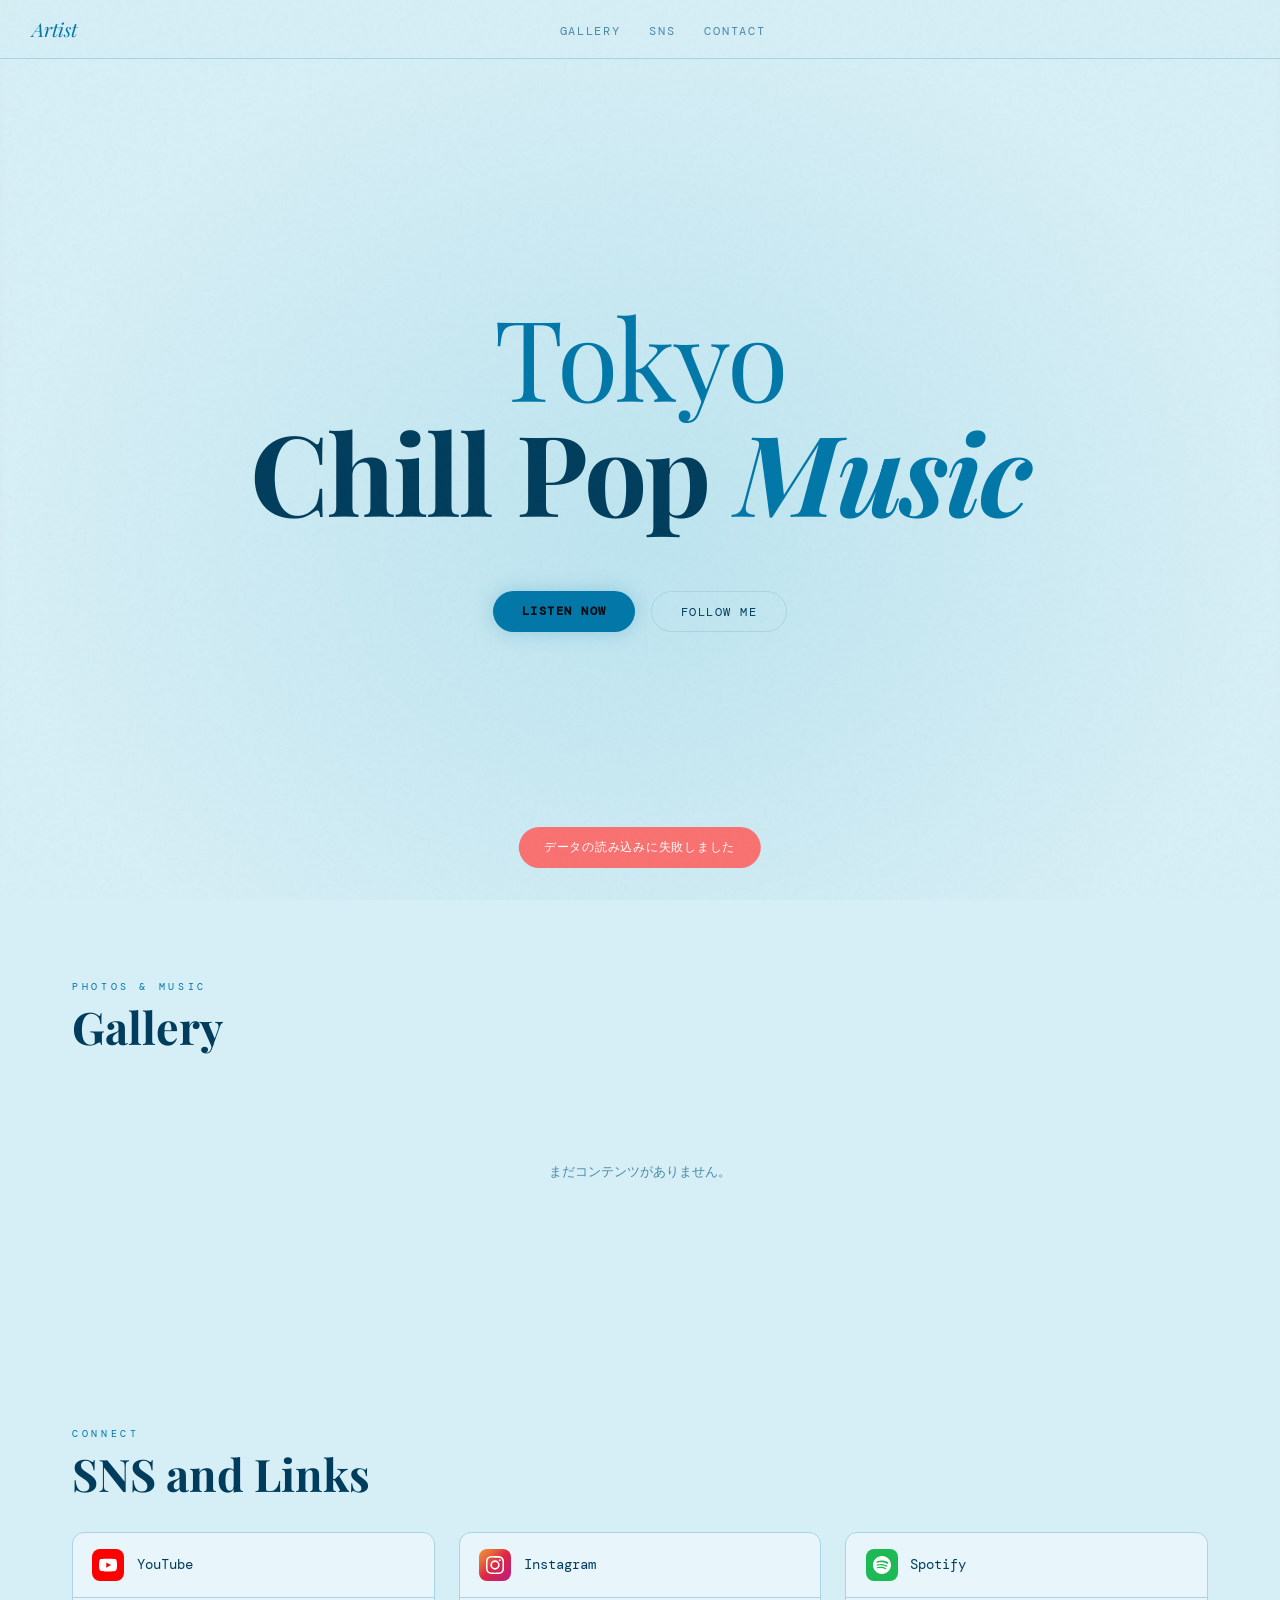
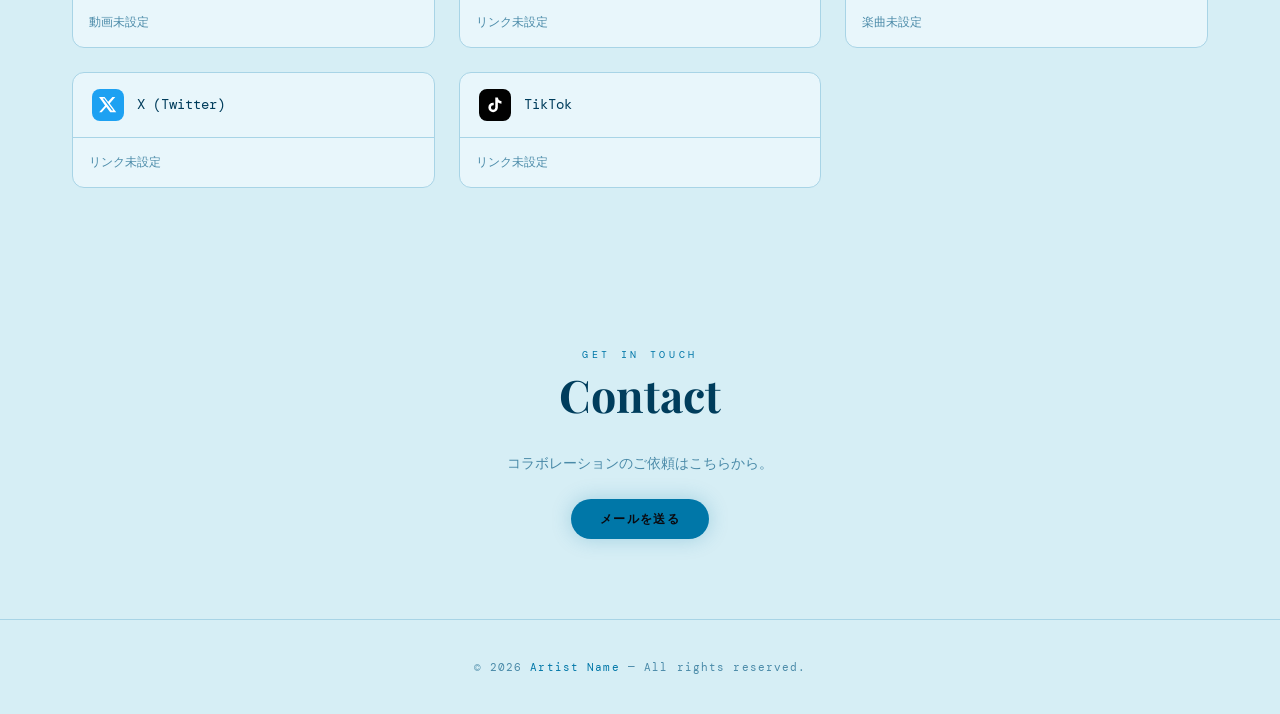
==== index.html @ 0a01dc40 "Add files via upload" ====
<!DOCTYPE html>
<html lang="ja">
<head>
  <meta charset="UTF-8" />
  <meta name="viewport" content="width=device-width, initial-scale=1.0" />
  <title>ARTIST — Music</title>
  <link rel="preconnect" href="https://fonts.googleapis.com" />
  <link href="https://fonts.googleapis.com/css2?family=Playfair+Display:ital,wght@0,400;0,700;1,400&family=DM+Mono:wght@300;400&display=swap" rel="stylesheet" />
  <link rel="stylesheet" href="style.css" />
</head>
<body>

<!-- ══════════════════════════════════════
    🌐 MAIN SITE（直接表示）
══════════════════════════════════════ -->
<div id="screen-site" class="screen active">

  <nav>
    <span class="nav-logo">Artist</span>
    <ul class="nav-links">
      <li><a href="#gallery">Gallery</a></li>
      <li><a href="#social">SNS</a></li>
      <li><a href="#contact">Contact</a></li>
    </ul>
    <div class="nav-right">
      <span class="admin-badge" id="admin-badge">🎛 管理者モード</span>
      <button class="btn btn-ghost btn-sm admin-only" id="btn-logout">ログアウト</button>
    </div>
  </nav>

  <div class="hero">
    <div class="hero-bg">
      <img id="hero-img" class="hero-bg-img" src="" alt="" />
      <div class="hero-bg-gradient"></div>
    </div>
    <p class="hero-label">Tokyo</p>
    <h1>Chill Pop<em> Music</em></h1>
    <p class="hero-sub"></p>
    <div class="hero-cta">
      <a href="#gallery" class="btn btn-primary">Listen Now</a>
      <a href="#social" class="btn btn-ghost">Follow Me</a>
    </div>
  </div>

  <!-- ══════════ GALLERY ══════════ -->
  <section id="gallery">
    <p class="section-label">Photos &amp; Music</p>
    <div class="gallery-header">
      <h2 class="section-title">Gallery</h2>
      <button class="btn btn-primary btn-sm admin-only" id="add-card-btn">＋ 追加</button>
    </div>
    <div class="pagination" id="pag-top"></div>
    <div class="gallery-grid" id="gallery-grid">
      <p class="gallery-empty" id="gallery-empty">まだコンテンツがありません。</p>
    </div>
    <div class="pagination" id="pag-bot"></div>
    <input type="file" id="image-file-input" accept="image/*" style="display:none" />
  </section>

  <!-- ══════════ SNS ══════════ -->
  <section id="social">
    <p class="section-label">Connect</p>
    <h2 class="section-title">SNS and Links</h2>
    <div class="sns-grid">

      <div class="sns-card">
        <div class="sns-card-header">
          <span class="sns-icon yt"><svg viewBox="0 0 24 24"><path d="M23.5 6.2a3 3 0 0 0-2.1-2.1C19.5 3.5 12 3.5 12 3.5s-7.5 0-9.4.6A3 3 0 0 0 .5 6.2C0 8.1 0 12 0 12s0 3.9.5 5.8a3 3 0 0 0 2.1 2.1c1.9.6 9.4.6 9.4.6s7.5 0 9.4-.6a3 3 0 0 0 2.1-2.1C24 15.9 24 12 24 12s0-3.9-.5-5.8zM9.7 15.5V8.5l6.3 3.5-6.3 3.5z"/></svg></span>
          <span class="sns-card-name">YouTube</span>
        </div>
        <div class="sns-card-body" id="yt-embed-area">
          <div class="sns-input-row admin-only"><input class="sns-input" id="yt-url" placeholder="YouTube動画URLを貼り付け" /><button class="sns-btn" onclick="embedYoutube()">埋め込み</button></div>
          <p class="sns-ph viewer-only">動画未設定</p>
        </div>
      </div>

      <div class="sns-card">
        <div class="sns-card-header">
          <span class="sns-icon ig"><svg viewBox="0 0 24 24"><path d="M12 2.2c3.2 0 3.6 0 4.9.1 3.3.2 4.8 1.7 5 5 .1 1.3.1 1.7.1 4.9s0 3.6-.1 4.9c-.2 3.3-1.7 4.8-5 5-1.3.1-1.7.1-4.9.1s-3.6 0-4.9-.1c-3.3-.2-4.8-1.7-5-5C2 16.6 2 16.2 2 12s0-3.6.1-4.9c.2-3.3 1.7-4.8 5-5C8.4 2.2 8.8 2.2 12 2.2zm0-2.2C8.7 0 8.3 0 7 .1 2.7.3.3 2.7.1 7 0 8.3 0 8.7 0 12c0 3.3 0 3.7.1 5 .2 4.3 2.6 6.7 7 6.9 1.3.1 1.7.1 5 .1 3.3 0 3.7 0 5-.1 4.3-.2 6.7-2.6 6.9-7 .1-1.3.1-1.7.1-5 0-3.3 0-3.7-.1-5-.2-4.3-2.6-6.7-7-6.9C15.7 0 15.3 0 12 0zm0 5.8a6.2 6.2 0 1 0 0 12.4 6.2 6.2 0 0 0 0-12.4zM12 16a4 4 0 1 1 0-8 4 4 0 0 1 0 8zm6.4-11.8a1.4 1.4 0 1 0 0 2.8 1.4 1.4 0 0 0 0-2.8z"/></svg></span>
          <span class="sns-card-name">Instagram</span>
        </div>
        <div class="sns-card-body">
          <div class="sns-input-row admin-only"><input class="sns-input" id="ig-url" placeholder="Instagram URL" /><button class="sns-btn" onclick="openSNS('ig-url')">開く</button></div>
          <p class="sns-ph viewer-only">リンク未設定</p>
        </div>
      </div>

      <div class="sns-card">
        <div class="sns-card-header">
          <span class="sns-icon sp"><svg viewBox="0 0 24 24"><path d="M12 0C5.4 0 0 5.4 0 12s5.4 12 12 12 12-5.4 12-12S18.7 0 12 0zm5.5 17.3c-.2.4-.7.5-1 .2-2.8-1.7-6.4-2.1-10.5-1.1-.4.1-.8-.1-.9-.5-.1-.4.1-.8.5-.9 4.5-1 8.5-.6 11.6 1.3.4.2.5.7.3 1zm1.5-3.3c-.3.5-.9.6-1.3.3-3.2-2-8.1-2.6-11.9-1.4-.5.1-1-.1-1.1-.6-.1-.5.1-1 .6-1.1 4.4-1.3 9.8-.7 13.4 1.6.4.3.6.9.3 1.2zm.1-3.4C15.6 8.1 9.7 7.9 6 9c-.6.2-1.2-.2-1.4-.7-.2-.6.2-1.2.7-1.4C9.8 5.6 16.3 5.8 20 8.3c.5.3.7 1 .4 1.5-.3.5-1 .7-1.3.8z"/></svg></span>
          <span class="sns-card-name">Spotify</span>
        </div>
        <div class="sns-card-body" id="sp-embed-area">
          <div class="sns-input-row admin-only"><input class="sns-input" id="sp-url" placeholder="Spotify URL" /><button class="sns-btn" onclick="embedSpotify()">埋め込み</button></div>
          <p class="sns-ph viewer-only">楽曲未設定</p>
        </div>
      </div>

      <div class="sns-card">
        <div class="sns-card-header">
          <span class="sns-icon tw"><svg viewBox="0 0 24 24"><path d="M18.3 1.4h3.4l-7.4 8.5 8.7 11.7H15l-5.3-7-6.1 7H0.2l7.9-9L0 1.4h7.4l4.8 6.4 5.7-6.4zm-1.2 18h1.9L7 3.4H4.9l12.2 16z"/></svg></span>
          <span class="sns-card-name">X (Twitter)</span>
        </div>
        <div class="sns-card-body">
          <div class="sns-input-row admin-only"><input class="sns-input" id="tw-url" placeholder="X URL" /><button class="sns-btn" onclick="openSNS('tw-url')">開く</button></div>
          <p class="sns-ph viewer-only">リンク未設定</p>
        </div>
      </div>

      <!-- TikTok -->
      <div class="sns-card">
        <div class="sns-card-header">
          <span class="sns-icon tt">
            <svg viewBox="0 0 24 24"><path d="M19.59 6.69a4.83 4.83 0 0 1-3.77-4.25V2h-3.45v13.67a2.89 2.89 0 0 1-2.88 2.5 2.89 2.89 0 0 1-2.89-2.89 2.89 2.89 0 0 1 2.89-2.89c.28 0 .54.04.79.1V9.01a6.33 6.33 0 0 0-.79-.05 6.34 6.34 0 0 0-6.34 6.34 6.34 6.34 0 0 0 6.34 6.34 6.34 6.34 0 0 0 6.33-6.34V8.69a8.18 8.18 0 0 0 4.78 1.52V6.76a4.85 4.85 0 0 1-1.01-.07z"/></svg>
          </span>
          <span class="sns-card-name">TikTok</span>
        </div>
        <div class="sns-card-body">
          <div class="sns-input-row admin-only"><input class="sns-input" id="tt-url" placeholder="TikTok プロフィールURL" /><button class="sns-btn" onclick="openSNS('tt-url')">開く</button></div>
          <p class="sns-ph viewer-only">リンク未設定</p>
        </div>
      </div>

    </div>
  </section>

  <section id="contact" style="text-align:center;max-width:560px">
    <p class="section-label">Get in Touch</p>
    <h2 class="section-title">Contact</h2>
    <p style="color:var(--muted);font-size:.85rem;line-height:1.7;margin-bottom:1.5rem;">コラボレーションのご依頼はこちらから。</p>
    <a href="mailto:kaifarronclaire@gmail.com" class="btn btn-primary">メールを送る</a>
  </section>

  <footer>
    <p>© <span id="year"></span> <a href="#">Artist Name</a> — All rights reserved.</p>
  </footer>

</div><!-- /#screen-site -->

<!-- LIGHTBOX -->
<div class="lightbox" id="lightbox">
  <button class="lightbox-close" onclick="closeLightbox()">✕</button>
  <img id="lightbox-img" src="" alt="" />
</div>

<!-- ADD CARD MODAL（管理者用） -->
<div class="modal" id="modal-add">
  <div class="modal-box">
    <h3 class="modal-title">新しいカードを追加</h3>
    <div class="modal-img-area" id="modal-img-area">
      <button class="modal-img-btn" id="modal-img-btn">
        <svg width="32" height="32" viewBox="0 0 24 24" fill="none" stroke="currentColor" stroke-width="1.5"><rect x="3" y="3" width="18" height="18" rx="2"/><circle cx="8.5" cy="8.5" r="1.5"/><polyline points="21 15 16 10 5 21"/></svg>
        <span>画像を選択（必須）</span>
      </button>
    </div>
    <input type="file" id="modal-img-input" accept="image/*" style="display:none" />
    <div class="modal-audio-row">
      <button class="btn btn-ghost btn-sm" id="modal-audio-btn">🎵 音楽を選択（任意）</button>
      <span class="modal-audio-name" id="modal-audio-name">未選択</span>
    </div>
    <input type="file" id="modal-audio-input" accept="audio/*" style="display:none" />
    <div class="modal-actions">
      <button class="btn btn-ghost" id="modal-cancel">キャンセル</button>
      <button class="btn btn-primary" id="modal-save">追加する</button>
    </div>
  </div>
</div>

<!-- 管理者ログインモーダル（?adminアクセス時のみ表示） -->
<div class="modal" id="modal-admin-login">
  <div class="modal-box">
    <p style="font-size:1.4rem;text-align:center;margin-bottom:.5rem">🎛</p>
    <h3 class="modal-title" style="text-align:center">管理者ログイン</h3>
    <div class="form-group" style="margin-top:1.2rem">
      <label class="form-label">ユーザーID</label>
      <input class="form-input" id="admin-id" type="text" placeholder="admin" autocomplete="username" />
    </div>
    <div class="form-group">
      <label class="form-label">パスワード</label>
      <input class="form-input" id="admin-pw" type="password" placeholder="••••••••" autocomplete="current-password" />
    </div>
    <p class="form-error" id="admin-error"></p>
    <div class="modal-actions">
      <button class="btn btn-ghost" id="btn-admin-cancel">キャンセル</button>
      <button class="btn btn-primary" id="btn-admin-submit">ログイン</button>
    </div>
    <p class="login-hint" style="margin-top:1rem;text-align:center">ID: <code>admin</code> / PW: <code>music1234</code></p>
  </div>
</div>

<script src="main.js"></script>
</body>
</html>
---- style.css ----
/* ═══════════════════════════════════════════════
   style.css — Music Artist Homepage
   ═══════════════════════════════════════════════ */

*, *::before, *::after { box-sizing: border-box; margin: 0; padding: 0; }

:root {
  /* ── ベース（美しい海の水色） ── */
  --bg:      #d6eef5;   /* 浅瀬の水色背景              */
  --surface: #e8f6fb;   /* カード面（波打ち際の淡い青） */
  --border:  #a8d4e6;   /* 枠線（海面のブルー）        */

  /* ── アクセント ── */
  --accent:  #0077a8;   /* 深海の青（ボタン等）        */
  --accent2: #0099c0;   /* ターコイズブルー            */

  /* ── テキスト ── */
  --text:    #003d5c;   /* 深海のような濃いネイビー    */
  --muted:   #4a8aa8;   /* 波の色の中間ブルー          */

  --radius:  12px;
}

html { scroll-behavior: smooth; }

body {
  font-family: 'DM Mono', monospace;
  background: var(--bg);
  color: var(--text);
  min-height: 100vh;
  overflow-x: hidden;
}

body::before {
  content: '';
  position: fixed; inset: 0;
  background-image: url("data:image/svg+xml,%3Csvg viewBox='0 0 200 200' xmlns='http://www.w3.org/2000/svg'%3E%3Cfilter id='n'%3E%3CfeTurbulence type='fractalNoise' baseFrequency='0.9' numOctaves='4' stitchTiles='stitch'/%3E%3C/filter%3E%3Crect width='100%25' height='100%25' filter='url(%23n)' opacity='0.04'/%3E%3C/svg%3E");
  pointer-events: none; z-index: 9999; opacity: .5;
}

/* ══════════════════════════════════════
   SCREEN
══════════════════════════════════════ */
.screen { display: none; min-height: 100vh; }
.screen.active { display: block; }

/* ══════════════════════════════════════
   管理者フォーム（モーダル内で使用）
══════════════════════════════════════ */
.form-group { margin-bottom: 1.2rem; }
.form-label {
  display: block; font-size: .7rem;
  letter-spacing: .12em; text-transform: uppercase;
  color: var(--muted); margin-bottom: .4rem;
}
.form-input {
  width: 100%; background: var(--bg);
  border: 1px solid var(--border); border-radius: 8px;
  color: var(--text); font-family: inherit; font-size: .85rem;
  padding: .7rem 1rem; outline: none; transition: border-color .2s;
}
.form-input:focus { border-color: var(--accent2); }
.form-error {
  color: #f87171; font-size: .75rem;
  min-height: 1.2rem; margin-bottom: .5rem;
}
.login-hint {
  margin-top: 1rem; font-size: .68rem;
  color: var(--muted); line-height: 1.6;
}
.login-hint code {
  background: var(--surface); border: 1px solid var(--border);
  border-radius: 4px; padding: .1rem .4rem; color: var(--accent);
}

/* ══════════════════════════════════════
   NAV
══════════════════════════════════════ */
nav {
  position: fixed; top: 0; left: 0; right: 0; z-index: 100;
  display: flex; justify-content: space-between; align-items: center;
  padding: 1rem 2rem;
  background: rgba(214,238,245,.93);
  backdrop-filter: blur(12px);
  border-bottom: 1px solid var(--border);
}
.nav-logo {
  font-family: 'Playfair Display', serif;
  font-size: 1.2rem; font-style: italic;
  color: var(--accent);
}
.nav-links { display: flex; gap: 1.8rem; list-style: none; }
.nav-links a {
  color: var(--muted); text-decoration: none;
  font-size: .72rem; letter-spacing: .15em; text-transform: uppercase;
  transition: color .2s;
}
.nav-links a:hover { color: var(--accent); }
.nav-right { display: flex; align-items: center; gap: .8rem; }

.admin-badge {
  font-size: .68rem;
  background: rgba(106,171,156,.15);
  border: 1px solid var(--accent2);
  color: var(--accent2);
  padding: .25rem .7rem;
  border-radius: 999px;
  letter-spacing: .06em;
  display: none; /* JSで表示制御 */
}

/* ══════════════════════════════════════
   BUTTONS
══════════════════════════════════════ */
.btn {
  padding: .7rem 1.8rem; border-radius: 999px; font-family: inherit;
  font-size: .75rem; letter-spacing: .12em; text-transform: uppercase;
  cursor: pointer; border: none; transition: transform .15s, box-shadow .15s;
  text-decoration: none; display: inline-block;
}
.btn:hover { transform: translateY(-2px); }
.btn-primary {
  background: var(--accent); color: #0a0a0f; font-weight: 600;
  box-shadow: 0 0 20px rgba(0,119,168,.25);
}
.btn-primary:hover { box-shadow: 0 0 32px rgba(0,119,168,.45); }
.btn-ghost {
  background: transparent; color: var(--text);
  border: 1px solid var(--border);
}
.btn-ghost:hover { border-color: var(--accent); color: var(--accent); }
.btn-sm { padding: .45rem 1.1rem; font-size: .68rem; }

/* ══════════════════════════════════════
   HERO
══════════════════════════════════════ */
.hero {
  min-height: 100vh;
  display: flex; flex-direction: column;
  justify-content: center; align-items: center;
  text-align: center; padding: 6rem 2rem 4rem;
  position: relative;
}
.hero-bg { position: absolute; inset: 0; overflow: hidden; z-index: 0; }
.hero-bg-img { width: 100%; height: 100%; object-fit: cover; opacity: .18; filter: blur(2px); }
.hero-bg-gradient {
  position: absolute; inset: 0;
  background: radial-gradient(ellipse at 50% 60%, rgba(0,153,192,.12) 0%, transparent 70%),
              linear-gradient(to bottom, transparent 50%, var(--bg) 100%);
}
.hero-label {
  font-family: 'Playfair Display', serif;
  font-size: clamp(3rem, 10vw, 7rem); /* h1と同じサイズ */
  letter-spacing: -.02em;
  color: var(--accent);
  margin-bottom: .2rem;
  position: relative;
  line-height: 1;
}
.hero h1 {
  font-family: 'Playfair Display', serif;
  font-size: clamp(3rem, 10vw, 7rem);
  line-height: 1; letter-spacing: -.02em; position: relative;
  animation: fadeUp .8s ease both;
}
.hero h1 em { font-style: italic; color: var(--accent); }
.hero-sub {
  margin-top: 1.5rem; color: var(--muted); font-size: .85rem;
  letter-spacing: .08em;
  max-width: 18ch; /* タイトル幅に合わせて短く */
  width: 100%;
  position: relative; animation: fadeUp .8s .15s ease both;
}
.hero-cta { margin-top: 2.5rem; display: flex; gap: 1rem; flex-wrap: wrap; justify-content: center; position: relative; animation: fadeUp .8s .3s ease both; }

/* ══════════════════════════════════════
   SECTIONS
══════════════════════════════════════ */
section { padding: 5rem 2rem; max-width: 1200px; margin: 0 auto; }
.section-label { font-size: .65rem; letter-spacing: .35em; text-transform: uppercase; color: var(--accent); margin-bottom: .5rem; }
.section-title { font-family: 'Playfair Display', serif; font-size: clamp(1.8rem, 4vw, 2.8rem); margin-bottom: 2rem; line-height: 1.15; }
.section-title em { font-style: italic; color: var(--accent); }

/* ══════════════════════════════════════
   GALLERY
══════════════════════════════════════ */
.gallery-header {
  display: flex; align-items: center; justify-content: space-between;
  margin-bottom: 1.5rem;
}
.gallery-header .section-title { margin-bottom: 0; }

/* 5列グリッド */
.gallery-grid {
  display: grid;
  grid-template-columns: repeat(5, 1fr);
  gap: .9rem;
}

.gallery-empty {
  grid-column: 1 / -1;
  text-align: center;
  color: var(--muted);
  font-size: .8rem;
  padding: 3rem 0;
}

/* カード */
.gallery-card {
  background: var(--surface);
  border: 1px solid var(--border);
  border-radius: var(--radius);
  overflow: hidden;
  transition: border-color .2s, transform .15s, box-shadow .2s;
}
.gallery-card:hover {
  border-color: var(--accent2);
  transform: translateY(-3px);
  box-shadow: 0 8px 28px rgba(0,0,0,.4);
}

/* 画像エリア */
.gc-img {
  position: relative; aspect-ratio: 1; overflow: hidden; cursor: pointer;
}
.gc-img img { width: 100%; height: 100%; object-fit: cover; display: block; transition: transform .3s; }
.gallery-card:hover .gc-img img { transform: scale(1.04); }
.gc-img-ov {
  position: absolute; inset: 0; background: rgba(10,10,15,.55);
  display: flex; align-items: center; justify-content: center;
  opacity: 0; transition: opacity .2s;
  font-size: .6rem; letter-spacing: .18em; text-transform: uppercase; color: var(--accent);
}
.gc-img:hover .gc-img-ov { opacity: 1; }

/* プレイヤーエリア */
.gc-player {
  padding: .7rem .9rem;
  border-top: 1px solid var(--border);
}
.gc-player-top {
  display: flex; align-items: center; gap: .6rem; margin-bottom: .45rem;
}
.gc-play-btn {
  width: 34px; height: 34px; border-radius: 50%; flex-shrink: 0;
  background: var(--accent2); border: none; cursor: pointer;
  display: flex; align-items: center; justify-content: center;
  transition: background .2s, transform .15s;
}
.gc-play-btn:hover { background: var(--accent); transform: scale(1.08); }
.gc-play-btn svg { fill: #fff; width: 13px; height: 13px; }
.gc-play-btn.no-music { background: var(--border); cursor: default; }
.gc-play-btn.no-music:hover { transform: none; background: var(--border); }

.gc-info { min-width: 0; flex: 1; }
.gc-name { font-size: .7rem; white-space: nowrap; overflow: hidden; text-overflow: ellipsis; margin-bottom: .1rem; }
.gc-dur { font-size: .6rem; color: var(--muted); font-variant-numeric: tabular-nums; }

/* バー */
.gc-bar-wrap { height: 3px; background: var(--border); border-radius: 2px; cursor: pointer; }
.gc-bar { height: 100%; background: var(--accent2); width: 0; transition: width .25s linear; border-radius: 2px; }

/* 管理者：音楽紐付けボタン */
.gc-attach-btn {
  display: block; margin-top: .45rem; width: 100%;
  background: none; border: 1px dashed var(--border);
  border-radius: 6px; color: var(--muted); font-family: inherit;
  font-size: .6rem; padding: .3rem; cursor: pointer;
  transition: border-color .2s, color .2s; letter-spacing: .05em;
}
.gc-attach-btn:hover { border-color: var(--accent); color: var(--accent); }

/* 管理者：削除ボタン */
.gc-del-btn {
  display: block; margin-top: .3rem; width: 100%;
  background: none; border: 1px dashed rgba(248,113,113,.3);
  border-radius: 6px; color: rgba(248,113,113,.6); font-family: inherit;
  font-size: .6rem; padding: .3rem; cursor: pointer;
  transition: border-color .2s, color .2s;
}
.gc-del-btn:hover { border-color: #f87171; color: #f87171; }

/* ── PAGINATION ── */
.pagination {
  display: flex; justify-content: center; align-items: center;
  gap: .5rem; padding: 1.2rem 0;
}
.page-btn {
  width: 36px; height: 36px; border-radius: 50%;
  background: var(--surface); border: 1px solid var(--border);
  color: var(--muted); font-family: inherit; font-size: .75rem;
  cursor: pointer; display: flex; align-items: center; justify-content: center;
  transition: border-color .2s, color .2s, background .2s;
}
.page-btn:hover { border-color: var(--accent); color: var(--accent); }
.page-btn.active { background: var(--accent); border-color: var(--accent); color: #0a0a0f; font-weight: 700; }
.page-btn:disabled { opacity: .3; cursor: default; pointer-events: none; }

/* ══════════════════════════════════════
   SNS
══════════════════════════════════════ */
.sns-grid { display: grid; grid-template-columns: repeat(auto-fill, minmax(280px,1fr)); gap: 1.5rem; }
.sns-card { background: var(--surface); border: 1px solid var(--border); border-radius: var(--radius); overflow: hidden; transition: border-color .2s; }
.sns-card:hover { border-color: var(--accent2); }
.sns-card-header { display: flex; align-items: center; gap: .8rem; padding: 1rem 1.2rem; border-bottom: 1px solid var(--border); }
.sns-icon { width: 32px; height: 32px; border-radius: 8px; display: flex; align-items: center; justify-content: center; }
.sns-icon svg { width: 18px; height: 18px; fill: #fff; }
.sns-icon.yt { background: #ff0000; }
.sns-icon.ig { background: linear-gradient(135deg,#f09433,#e6683c,#dc2743,#cc2366,#bc1888); }
.sns-icon.sp { background: #1db954; }
.sns-icon.tw { background: #1da1f2; }
.sns-icon.tt { background: #010101; }
.sns-icon.tt { background: #010101; }
.sns-card-name { font-size: .85rem; }
.sns-card-body { padding: 1rem; }
.sns-embed-frame { width: 100%; border: none; border-radius: 8px; display: block; }
.sns-input-row { display: flex; gap: .5rem; }
.sns-input { flex: 1; background: var(--bg); border: 1px solid var(--border); border-radius: 8px; color: var(--text); font-family: inherit; font-size: .75rem; padding: .6rem .9rem; outline: none; transition: border-color .2s; }
.sns-input:focus { border-color: var(--accent2); }
.sns-btn { background: var(--accent2); border: none; border-radius: 8px; color: #fff; font-family: inherit; font-size: .7rem; padding: .6rem 1rem; cursor: pointer; letter-spacing: .08em; transition: background .2s; }
.sns-btn:hover { background: var(--accent); color: #0a0a0f; }
.sns-ph { font-size: .75rem; color: var(--muted); }

/* 閲覧者/管理者モード制御 */
.admin-only { display: none; }
.viewer-only { display: block; }
body.is-admin .admin-only { display: flex; }
body.is-admin .viewer-only { display: none; }
body.is-admin .admin-only.btn { display: inline-block; }
body.is-admin .admin-only.gc-attach-btn,
body.is-admin .admin-only.gc-del-btn { display: block; }
body.is-admin #admin-badge { display: inline-block !important; }

/* ══════════════════════════════════════
   FOOTER
══════════════════════════════════════ */
footer { border-top: 1px solid var(--border); text-align: center; padding: 2.5rem; font-size: .7rem; color: var(--muted); letter-spacing: .1em; }
footer a { color: var(--accent); text-decoration: none; }

/* ══════════════════════════════════════
   LIGHTBOX
══════════════════════════════════════ */
.lightbox { display: none; position: fixed; inset: 0; z-index: 500; background: rgba(0,0,0,.92); align-items: center; justify-content: center; }
.lightbox.active { display: flex; }
.lightbox img { max-width: 90vw; max-height: 90vh; border-radius: var(--radius); }
.lightbox-close { position: absolute; top: 1.5rem; right: 1.5rem; background: none; border: 1px solid var(--border); color: var(--text); width: 40px; height: 40px; border-radius: 50%; font-size: 1.2rem; cursor: pointer; display: flex; align-items: center; justify-content: center; }

/* ══════════════════════════════════════
   MODAL（カード追加）
══════════════════════════════════════ */
.modal { display: none; position: fixed; inset: 0; z-index: 400; background: rgba(0,0,0,.8); align-items: center; justify-content: center; }
.modal.active { display: flex; }
.modal-box { background: var(--surface); border: 1px solid var(--border); border-radius: var(--radius); padding: 2rem; width: 100%; max-width: 420px; animation: fadeUp .3s ease both; }
.modal-title { font-family: 'Playfair Display', serif; font-size: 1.3rem; margin-bottom: 1.2rem; }
.modal-img-area {
  aspect-ratio: 1; background: var(--bg); border: 1px dashed var(--border);
  border-radius: var(--radius); overflow: hidden; margin-bottom: 1rem;
  display: flex; align-items: center; justify-content: center; cursor: pointer;
}
.modal-img-area img { width: 100%; height: 100%; object-fit: cover; display: block; }
.modal-img-btn { background: none; border: none; color: var(--muted); cursor: pointer; display: flex; flex-direction: column; align-items: center; gap: .5rem; font-family: inherit; font-size: .75rem; }
.modal-audio-row { display: flex; align-items: center; gap: .8rem; margin-bottom: 1.5rem; flex-wrap: wrap; }
.modal-audio-name { font-size: .72rem; color: var(--muted); flex: 1; min-width: 0; overflow: hidden; text-overflow: ellipsis; white-space: nowrap; }
.modal-actions { display: flex; gap: .8rem; }
.modal-actions .btn { flex: 1; text-align: center; }

/* ══════════════════════════════════════
   ANIMATIONS
══════════════════════════════════════ */
@keyframes fadeUp {
  from { opacity: 0; transform: translateY(20px); }
  to   { opacity: 1; transform: translateY(0); }
}
@keyframes spin {
  to { transform: rotate(360deg); }
}

/* ══════════════════════════════════════
   ⏳ LOADING OVERLAY
══════════════════════════════════════ */
#loading-overlay {
  position: fixed; inset: 0; z-index: 600;
  background: rgba(214,238,245,.82);
  display: flex; align-items: center; justify-content: center;
  backdrop-filter: blur(4px);
}
.loading-spinner {
  width: 44px; height: 44px; border-radius: 50%;
  border: 3px solid var(--border);
  border-top-color: var(--accent);
  animation: spin .8s linear infinite;
}

/* ══════════════════════════════════════
   🍞 TOAST
══════════════════════════════════════ */
.toast {
  position: fixed; bottom: 2rem; left: 50%; transform: translateX(-50%) translateY(2rem);
  z-index: 700; padding: .75rem 1.6rem; border-radius: 999px;
  font-size: .78rem; letter-spacing: .06em;
  opacity: 0; transition: opacity .3s, transform .3s;
  pointer-events: none; white-space: nowrap;
}
.toast--success { background: var(--accent); color: #0a0a0f; }
.toast--error   { background: #f87171;       color: #fff; }
.toast--show    { opacity: 1; transform: translateX(-50%) translateY(0); }

/* ══════════════════════════════════════
   RESPONSIVE（スマホ・タブレット対応）
══════════════════════════════════════ */

/* タブレット（〜900px） */
@media (max-width: 900px) {
  .gallery-grid { grid-template-columns: repeat(3, 1fr); }
  .hero h1 { font-size: clamp(2.5rem, 8vw, 5rem); }
}

/* スマホ（〜600px） */
@media (max-width: 600px) {

  /* ナビ */
  nav {
    padding: .8rem 1rem;
    flex-wrap: wrap;
    gap: .5rem;
  }
  .nav-links { gap: .8rem; }
  .nav-links a { font-size: .65rem; }
  .nav-right { gap: .5rem; }
  .btn-sm { padding: .35rem .8rem; font-size: .62rem; }

  /* ヒーロー */
  .hero { padding: 5rem 1.2rem 3rem; }
  .hero h1 { font-size: 2.6rem; }
  .hero-sub { font-size: .78rem; }
  .hero-cta { gap: .7rem; }
  .btn { padding: .6rem 1.4rem; font-size: .7rem; }

  /* セクション */
  section { padding: 3.5rem 1rem; }
  .section-title { font-size: 1.6rem; }

  /* ギャラリー：2列 */
  .gallery-grid { grid-template-columns: repeat(2, 1fr); gap: .6rem; }
  .gallery-header { flex-direction: column; align-items: flex-start; gap: .8rem; }

  /* ギャラリーカード：テキスト小さめ */
  .gc-name { font-size: .65rem; }
  .gc-dur  { font-size: .58rem; }
  .gc-play-btn { width: 30px; height: 30px; }
  .gc-play-btn svg { width: 11px; height: 11px; }
  .gc-player { padding: .55rem .65rem; }
  .gc-attach-btn, .gc-del-btn { font-size: .55rem; }

  /* SNS */
  .sns-grid { grid-template-columns: 1fr; }

  /* モーダル */
  .modal-box { padding: 1.3rem; margin: 1rem; }
  .modal-title { font-size: 1.1rem; }
  .modal-img-area { aspect-ratio: 4/3; }

  /* ページネーション */
  .page-btn { width: 30px; height: 30px; font-size: .68rem; }

  /* ライトボックス */
  .lightbox-close { top: 1rem; right: 1rem; width: 34px; height: 34px; font-size: 1rem; }
}

/* 極小スマホ（〜380px） */
@media (max-width: 380px) {
  .gallery-grid { grid-template-columns: repeat(2, 1fr); gap: .4rem; }
  .hero h1 { font-size: 2.1rem; }
  .nav-links { display: none; } /* 極小ではナビリンクを非表示 */
}
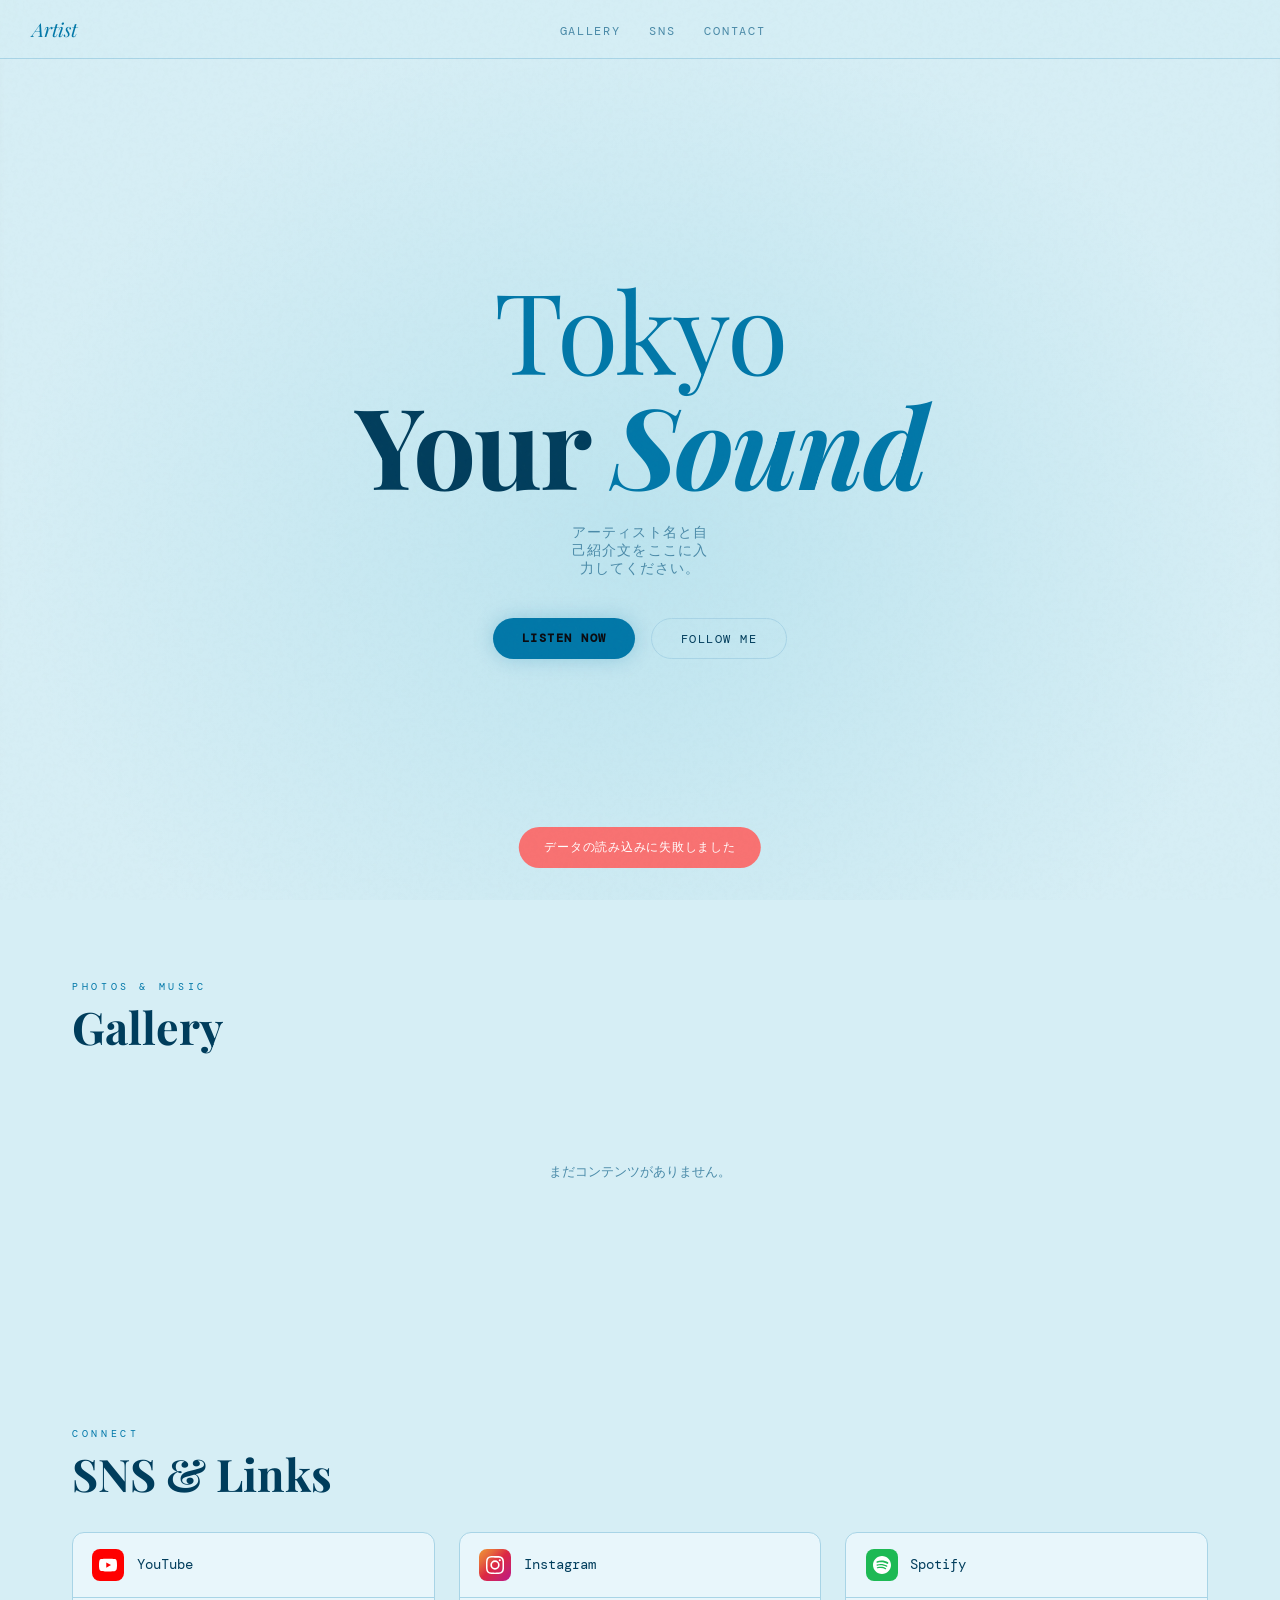
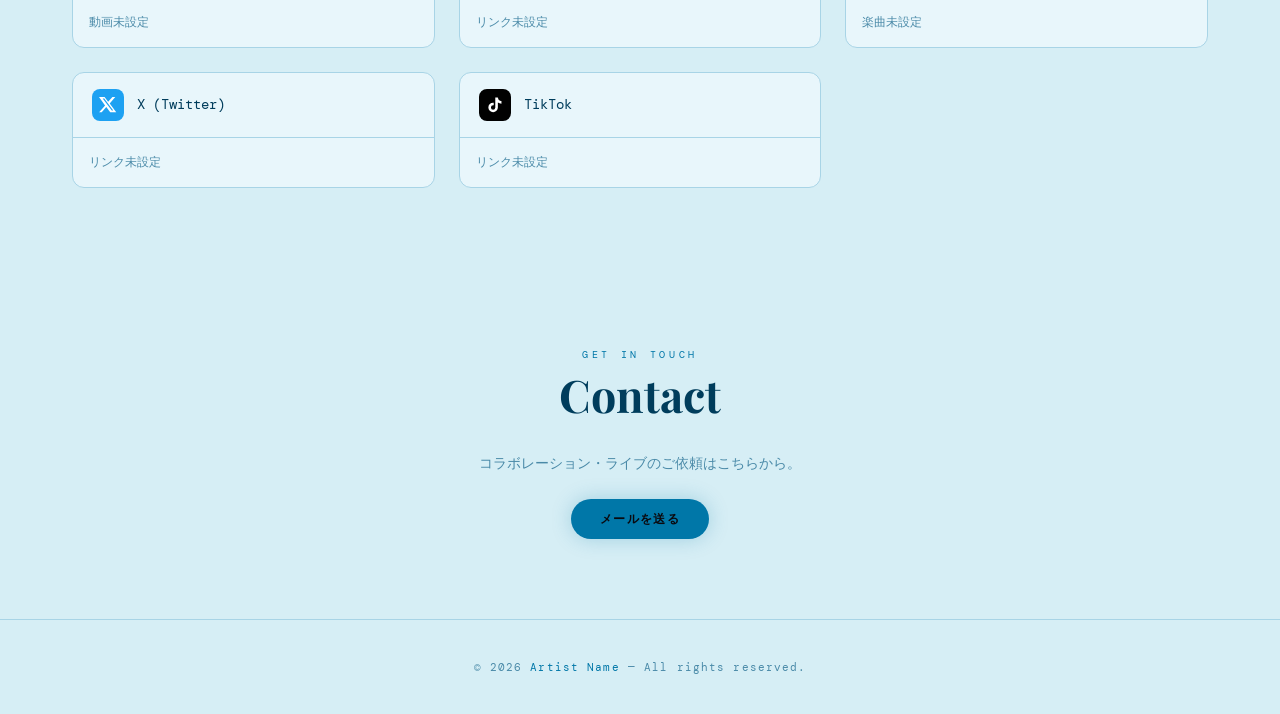
==== commit 2e3099b2: "Add files via upload" ====
--- a/index.html
+++ b/index.html
@@ -11,7 +11,7 @@
 <body>
 
 <!-- ══════════════════════════════════════
-    🌐 MAIN SITE（直接表示）
+     🌐 MAIN SITE（直接表示）
 ══════════════════════════════════════ -->
 <div id="screen-site" class="screen active">
 
@@ -34,8 +34,8 @@
       <div class="hero-bg-gradient"></div>
     </div>
     <p class="hero-label">Tokyo</p>
-    <h1>Chill Pop<em> Music</em></h1>
-    <p class="hero-sub"></p>
+    <h1>Your <em>Sound</em></h1>
+    <p class="hero-sub">アーティスト名と自己紹介文をここに入力してください。</p>
     <div class="hero-cta">
       <a href="#gallery" class="btn btn-primary">Listen Now</a>
       <a href="#social" class="btn btn-ghost">Follow Me</a>
@@ -60,7 +60,7 @@
   <!-- ══════════ SNS ══════════ -->
   <section id="social">
     <p class="section-label">Connect</p>
-    <h2 class="section-title">SNS and Links</h2>
+    <h2 class="section-title">SNS & Links</h2>
     <div class="sns-grid">
 
       <div class="sns-card">
@@ -79,8 +79,8 @@
           <span class="sns-icon ig"><svg viewBox="0 0 24 24"><path d="M12 2.2c3.2 0 3.6 0 4.9.1 3.3.2 4.8 1.7 5 5 .1 1.3.1 1.7.1 4.9s0 3.6-.1 4.9c-.2 3.3-1.7 4.8-5 5-1.3.1-1.7.1-4.9.1s-3.6 0-4.9-.1c-3.3-.2-4.8-1.7-5-5C2 16.6 2 16.2 2 12s0-3.6.1-4.9c.2-3.3 1.7-4.8 5-5C8.4 2.2 8.8 2.2 12 2.2zm0-2.2C8.7 0 8.3 0 7 .1 2.7.3.3 2.7.1 7 0 8.3 0 8.7 0 12c0 3.3 0 3.7.1 5 .2 4.3 2.6 6.7 7 6.9 1.3.1 1.7.1 5 .1 3.3 0 3.7 0 5-.1 4.3-.2 6.7-2.6 6.9-7 .1-1.3.1-1.7.1-5 0-3.3 0-3.7-.1-5-.2-4.3-2.6-6.7-7-6.9C15.7 0 15.3 0 12 0zm0 5.8a6.2 6.2 0 1 0 0 12.4 6.2 6.2 0 0 0 0-12.4zM12 16a4 4 0 1 1 0-8 4 4 0 0 1 0 8zm6.4-11.8a1.4 1.4 0 1 0 0 2.8 1.4 1.4 0 0 0 0-2.8z"/></svg></span>
           <span class="sns-card-name">Instagram</span>
         </div>
-        <div class="sns-card-body">
-          <div class="sns-input-row admin-only"><input class="sns-input" id="ig-url" placeholder="Instagram URL" /><button class="sns-btn" onclick="openSNS('ig-url')">開く</button></div>
+        <div class="sns-card-body" id="ig-link-area">
+          <div class="sns-input-row admin-only"><input class="sns-input" id="ig-url" placeholder="Instagram URL" /><button class="sns-btn" onclick="saveSNS('ig-url')">保存</button></div>
           <p class="sns-ph viewer-only">リンク未設定</p>
         </div>
       </div>
@@ -91,7 +91,7 @@
           <span class="sns-card-name">Spotify</span>
         </div>
         <div class="sns-card-body" id="sp-embed-area">
-          <div class="sns-input-row admin-only"><input class="sns-input" id="sp-url" placeholder="Spotify URL" /><button class="sns-btn" onclick="embedSpotify()">埋め込み</button></div>
+          <div class="sns-input-row admin-only"><input class="sns-input" id="sp-url" placeholder="Spotify URL" /><button class="sns-btn" onclick="embedSpotify()">保存</button></div>
           <p class="sns-ph viewer-only">楽曲未設定</p>
         </div>
       </div>
@@ -101,8 +101,8 @@
           <span class="sns-icon tw"><svg viewBox="0 0 24 24"><path d="M18.3 1.4h3.4l-7.4 8.5 8.7 11.7H15l-5.3-7-6.1 7H0.2l7.9-9L0 1.4h7.4l4.8 6.4 5.7-6.4zm-1.2 18h1.9L7 3.4H4.9l12.2 16z"/></svg></span>
           <span class="sns-card-name">X (Twitter)</span>
         </div>
-        <div class="sns-card-body">
-          <div class="sns-input-row admin-only"><input class="sns-input" id="tw-url" placeholder="X URL" /><button class="sns-btn" onclick="openSNS('tw-url')">開く</button></div>
+        <div class="sns-card-body" id="tw-link-area">
+          <div class="sns-input-row admin-only"><input class="sns-input" id="tw-url" placeholder="X URL" /><button class="sns-btn" onclick="saveSNS('tw-url')">保存</button></div>
           <p class="sns-ph viewer-only">リンク未設定</p>
         </div>
       </div>
@@ -115,8 +115,8 @@
           </span>
           <span class="sns-card-name">TikTok</span>
         </div>
-        <div class="sns-card-body">
-          <div class="sns-input-row admin-only"><input class="sns-input" id="tt-url" placeholder="TikTok プロフィールURL" /><button class="sns-btn" onclick="openSNS('tt-url')">開く</button></div>
+        <div class="sns-card-body" id="tt-link-area">
+          <div class="sns-input-row admin-only"><input class="sns-input" id="tt-url" placeholder="TikTok プロフィールURL" /><button class="sns-btn" onclick="saveSNS('tt-url')">保存</button></div>
           <p class="sns-ph viewer-only">リンク未設定</p>
         </div>
       </div>
@@ -127,7 +127,7 @@
   <section id="contact" style="text-align:center;max-width:560px">
     <p class="section-label">Get in Touch</p>
     <h2 class="section-title">Contact</h2>
-    <p style="color:var(--muted);font-size:.85rem;line-height:1.7;margin-bottom:1.5rem;">コラボレーションのご依頼はこちらから。</p>
+    <p style="color:var(--muted);font-size:.85rem;line-height:1.7;margin-bottom:1.5rem;">コラボレーション・ライブのご依頼はこちらから。</p>
     <a href="mailto:kaifarronclaire@gmail.com" class="btn btn-primary">メールを送る</a>
   </section>
 
--- a/style.css
+++ b/style.css
@@ -320,6 +320,13 @@
 .sns-btn { background: var(--accent2); border: none; border-radius: 8px; color: #fff; font-family: inherit; font-size: .7rem; padding: .6rem 1rem; cursor: pointer; letter-spacing: .08em; transition: background .2s; }
 .sns-btn:hover { background: var(--accent); color: #0a0a0f; }
 .sns-ph { font-size: .75rem; color: var(--muted); }
+.sns-link-btn {
+  display: inline-block; margin-top: .2rem;
+  font-size: .78rem; color: var(--accent2);
+  text-decoration: none; letter-spacing: .04em;
+  transition: color .2s;
+}
+.sns-link-btn:hover { color: var(--accent); }
 
 /* 閲覧者/管理者モード制御 */
 .admin-only { display: none; }
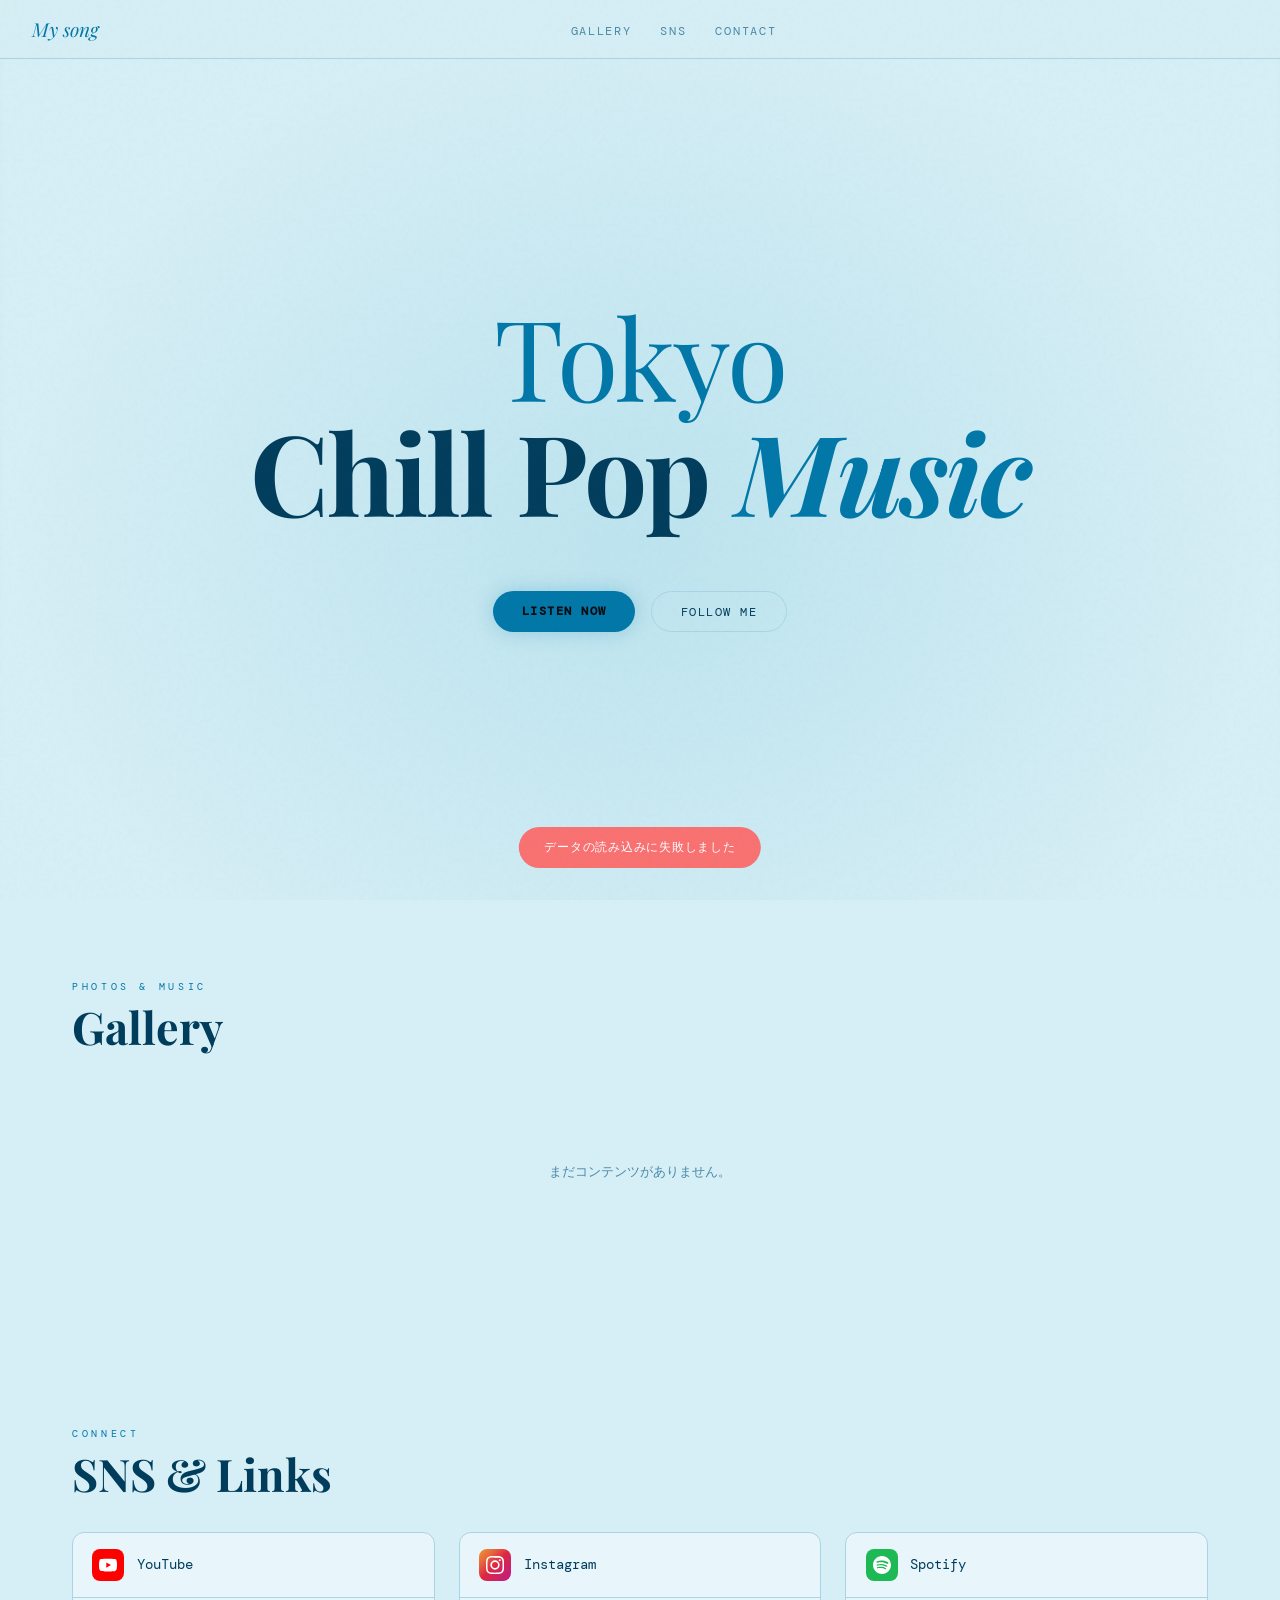
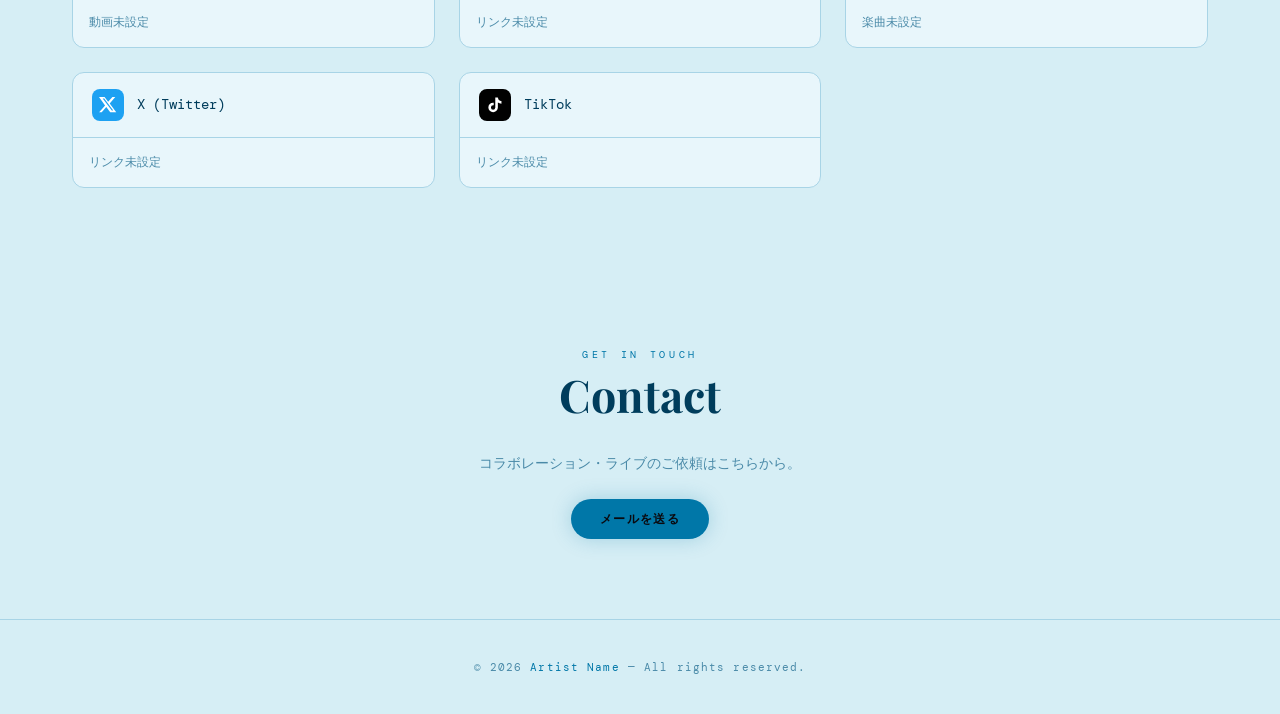
==== commit 04907c61: "Add files via upload" ====
--- a/index.html
+++ b/index.html
@@ -11,12 +11,12 @@
 <body>
 
 <!-- ══════════════════════════════════════
-     🌐 MAIN SITE（直接表示）
+    🌐 MAIN SITE（直接表示）
 ══════════════════════════════════════ -->
 <div id="screen-site" class="screen active">
 
   <nav>
-    <span class="nav-logo">Artist</span>
+    <span class="nav-logo">My song</span>
     <ul class="nav-links">
       <li><a href="#gallery">Gallery</a></li>
       <li><a href="#social">SNS</a></li>
@@ -34,8 +34,8 @@
       <div class="hero-bg-gradient"></div>
     </div>
     <p class="hero-label">Tokyo</p>
-    <h1>Your <em>Sound</em></h1>
-    <p class="hero-sub">アーティスト名と自己紹介文をここに入力してください。</p>
+    <h1>Chill Pop<em> Music</em></h1>
+    <p class="hero-sub"></p>
     <div class="hero-cta">
       <a href="#gallery" class="btn btn-primary">Listen Now</a>
       <a href="#social" class="btn btn-ghost">Follow Me</a>
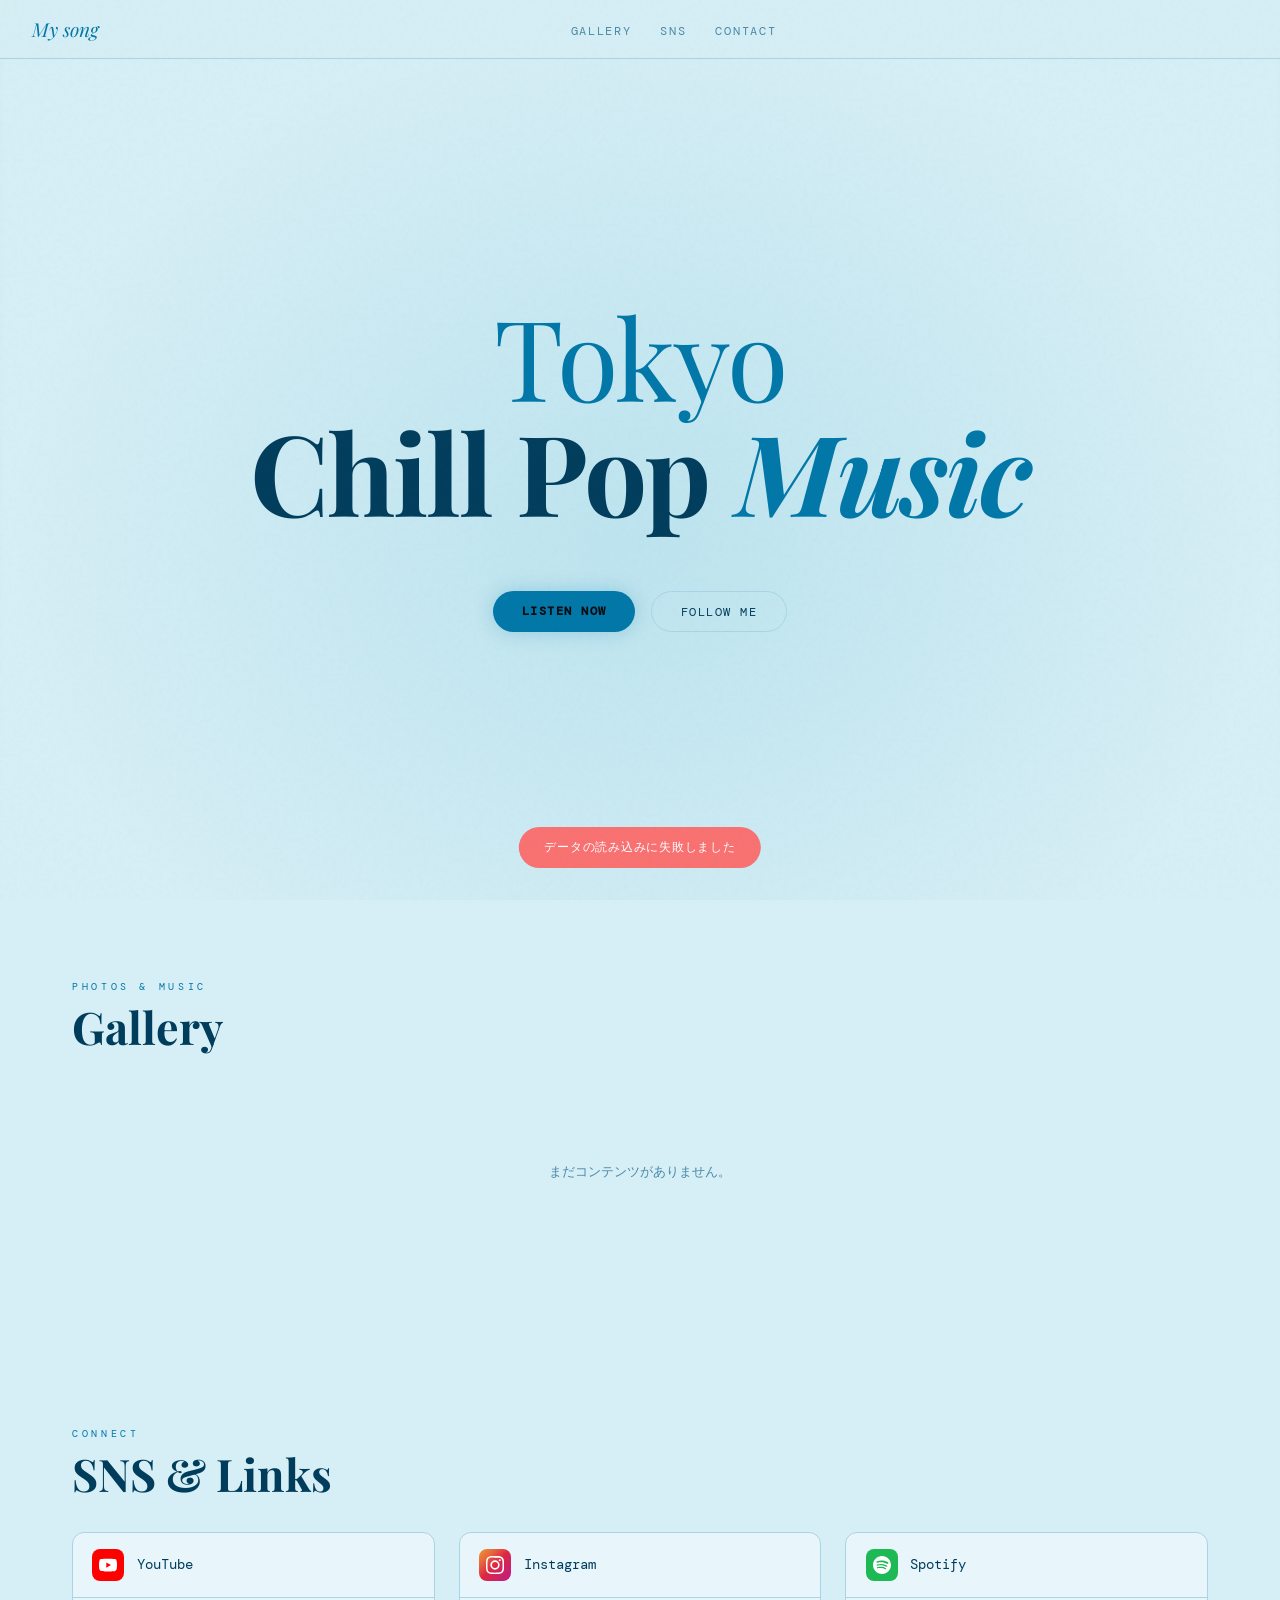
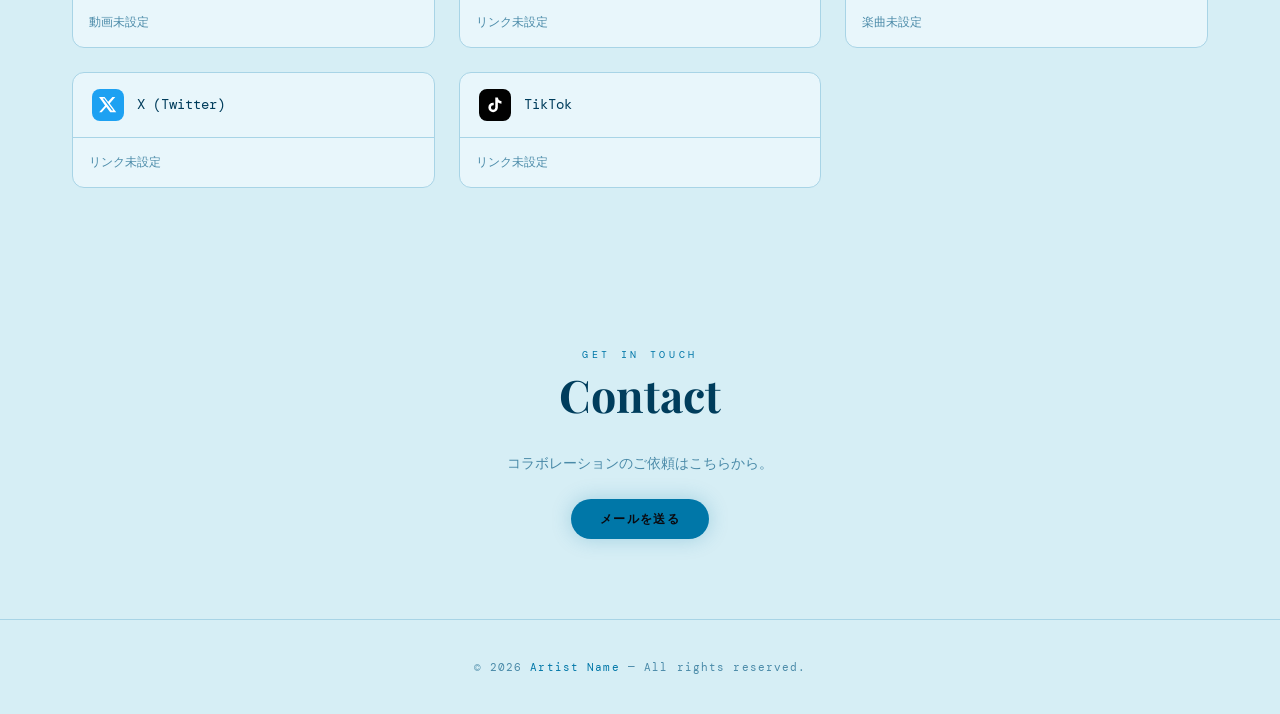
==== commit e6d8fd62: "Add files via upload" ====
--- a/index.html
+++ b/index.html
@@ -127,7 +127,7 @@
   <section id="contact" style="text-align:center;max-width:560px">
     <p class="section-label">Get in Touch</p>
     <h2 class="section-title">Contact</h2>
-    <p style="color:var(--muted);font-size:.85rem;line-height:1.7;margin-bottom:1.5rem;">コラボレーション・ライブのご依頼はこちらから。</p>
+    <p style="color:var(--muted);font-size:.85rem;line-height:1.7;margin-bottom:1.5rem;">コラボレーションのご依頼はこちらから。</p>
     <a href="mailto:kaifarronclaire@gmail.com" class="btn btn-primary">メールを送る</a>
   </section>
 
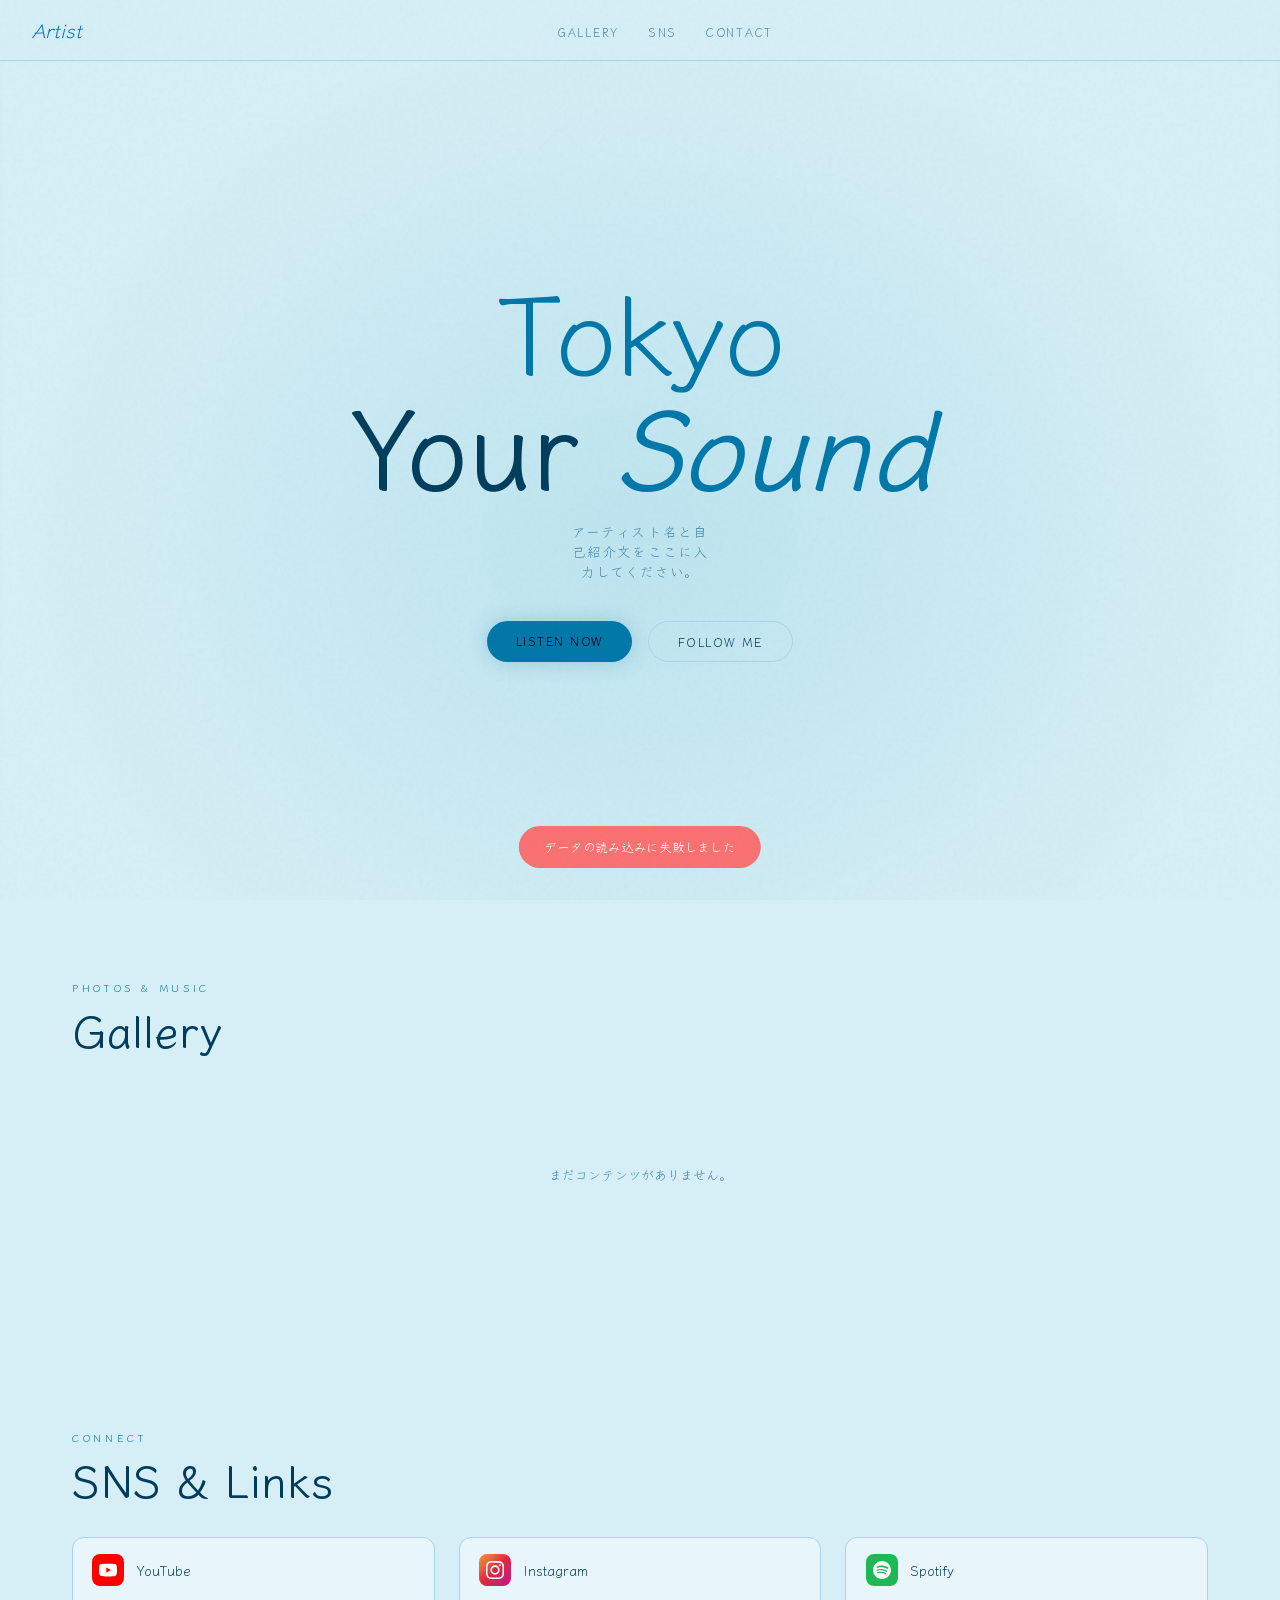
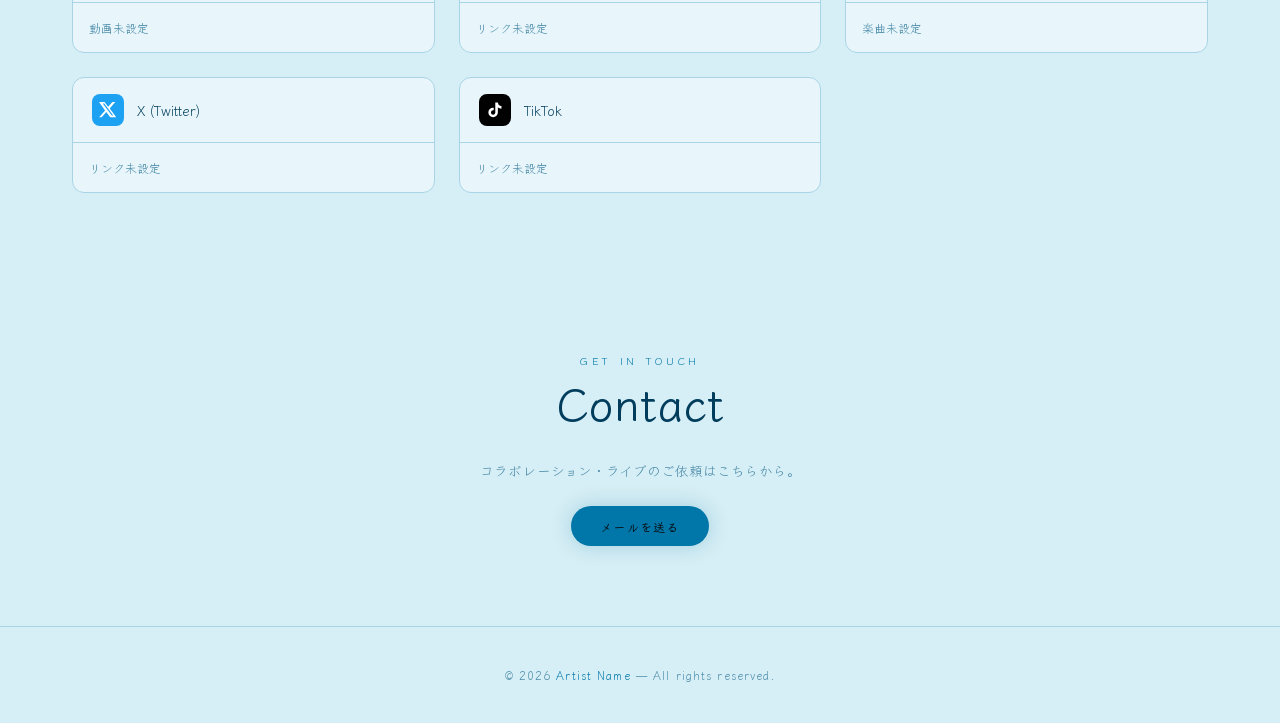
==== commit e515d98f: "Add files via upload" ====
--- a/index.html
+++ b/index.html
@@ -5,18 +5,18 @@
   <meta name="viewport" content="width=device-width, initial-scale=1.0" />
   <title>ARTIST — Music</title>
   <link rel="preconnect" href="https://fonts.googleapis.com" />
-  <link href="https://fonts.googleapis.com/css2?family=Playfair+Display:ital,wght@0,400;0,700;1,400&family=DM+Mono:wght@300;400&display=swap" rel="stylesheet" />
+  <link href="https://fonts.googleapis.com/css2?family=Klee+One:wght@400;600&family=DM+Mono:wght@300;400&display=swap" rel="stylesheet" />
   <link rel="stylesheet" href="style.css" />
 </head>
 <body>
 
 <!-- ══════════════════════════════════════
-    🌐 MAIN SITE（直接表示）
+     🌐 MAIN SITE（直接表示）
 ══════════════════════════════════════ -->
 <div id="screen-site" class="screen active">
 
   <nav>
-    <span class="nav-logo">My song</span>
+    <span class="nav-logo">Artist</span>
     <ul class="nav-links">
       <li><a href="#gallery">Gallery</a></li>
       <li><a href="#social">SNS</a></li>
@@ -34,8 +34,8 @@
       <div class="hero-bg-gradient"></div>
     </div>
     <p class="hero-label">Tokyo</p>
-    <h1>Chill Pop<em> Music</em></h1>
-    <p class="hero-sub"></p>
+    <h1>Your <em>Sound</em></h1>
+    <p class="hero-sub">アーティスト名と自己紹介文をここに入力してください。</p>
     <div class="hero-cta">
       <a href="#gallery" class="btn btn-primary">Listen Now</a>
       <a href="#social" class="btn btn-ghost">Follow Me</a>
@@ -127,7 +127,7 @@
   <section id="contact" style="text-align:center;max-width:560px">
     <p class="section-label">Get in Touch</p>
     <h2 class="section-title">Contact</h2>
-    <p style="color:var(--muted);font-size:.85rem;line-height:1.7;margin-bottom:1.5rem;">コラボレーションのご依頼はこちらから。</p>
+    <p style="color:var(--muted);font-size:.85rem;line-height:1.7;margin-bottom:1.5rem;">コラボレーション・ライブのご依頼はこちらから。</p>
     <a href="mailto:kaifarronclaire@gmail.com" class="btn btn-primary">メールを送る</a>
   </section>
 
--- a/style.css
+++ b/style.css
@@ -24,7 +24,7 @@
 html { scroll-behavior: smooth; }
 
 body {
-  font-family: 'DM Mono', monospace;
+  font-family: 'Klee One', 'DM Mono', cursive;
   background: var(--bg);
   color: var(--text);
   min-height: 100vh;
@@ -85,7 +85,7 @@
   border-bottom: 1px solid var(--border);
 }
 .nav-logo {
-  font-family: 'Playfair Display', serif;
+  font-family: 'Klee One', cursive;
   font-size: 1.2rem; font-style: italic;
   color: var(--accent);
 }
@@ -149,7 +149,7 @@
               linear-gradient(to bottom, transparent 50%, var(--bg) 100%);
 }
 .hero-label {
-  font-family: 'Playfair Display', serif;
+  font-family: 'Klee One', cursive;
   font-size: clamp(3rem, 10vw, 7rem); /* h1と同じサイズ */
   letter-spacing: -.02em;
   color: var(--accent);
@@ -158,7 +158,7 @@
   line-height: 1;
 }
 .hero h1 {
-  font-family: 'Playfair Display', serif;
+  font-family: 'Klee One', cursive;
   font-size: clamp(3rem, 10vw, 7rem);
   line-height: 1; letter-spacing: -.02em; position: relative;
   animation: fadeUp .8s ease both;
@@ -178,7 +178,7 @@
 ══════════════════════════════════════ */
 section { padding: 5rem 2rem; max-width: 1200px; margin: 0 auto; }
 .section-label { font-size: .65rem; letter-spacing: .35em; text-transform: uppercase; color: var(--accent); margin-bottom: .5rem; }
-.section-title { font-family: 'Playfair Display', serif; font-size: clamp(1.8rem, 4vw, 2.8rem); margin-bottom: 2rem; line-height: 1.15; }
+.section-title { font-family: 'Klee One', cursive; font-size: clamp(1.8rem, 4vw, 2.8rem); margin-bottom: 2rem; line-height: 1.15; }
 .section-title em { font-style: italic; color: var(--accent); }
 
 /* ══════════════════════════════════════
@@ -358,7 +358,7 @@
 .modal { display: none; position: fixed; inset: 0; z-index: 400; background: rgba(0,0,0,.8); align-items: center; justify-content: center; }
 .modal.active { display: flex; }
 .modal-box { background: var(--surface); border: 1px solid var(--border); border-radius: var(--radius); padding: 2rem; width: 100%; max-width: 420px; animation: fadeUp .3s ease both; }
-.modal-title { font-family: 'Playfair Display', serif; font-size: 1.3rem; margin-bottom: 1.2rem; }
+.modal-title { font-family: 'Klee One', cursive; font-size: 1.3rem; margin-bottom: 1.2rem; }
 .modal-img-area {
   aspect-ratio: 1; background: var(--bg); border: 1px dashed var(--border);
   border-radius: var(--radius); overflow: hidden; margin-bottom: 1rem;
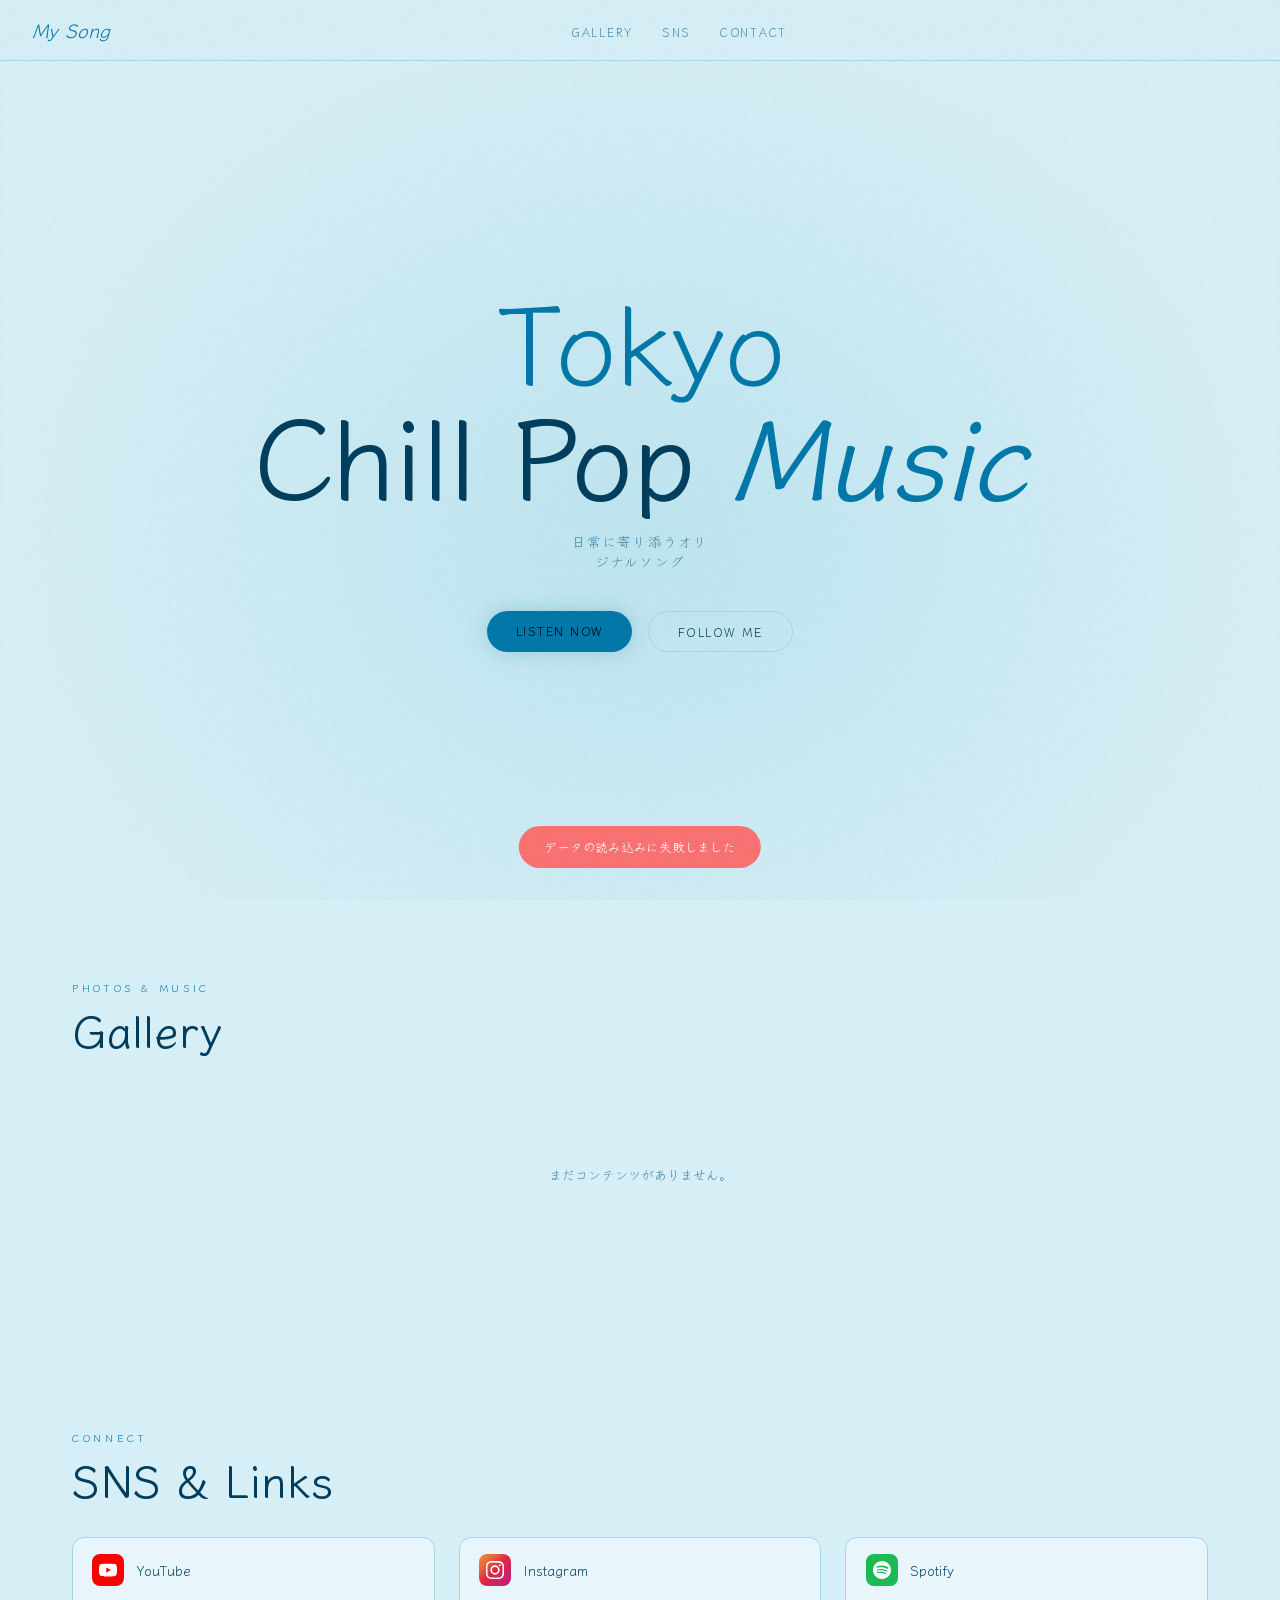
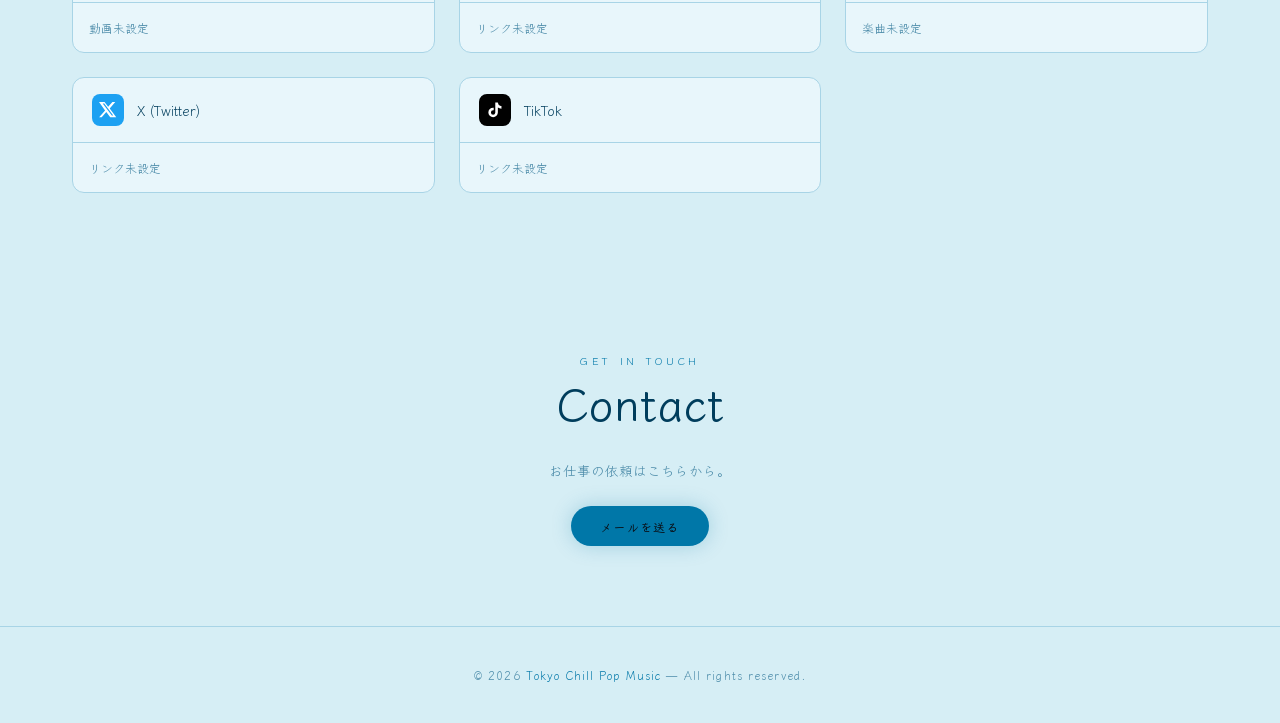
==== commit 89be12f1: "Add files via upload" ====
--- a/index.html
+++ b/index.html
@@ -11,12 +11,12 @@
 <body>
 
 <!-- ══════════════════════════════════════
-     🌐 MAIN SITE（直接表示）
+    🌐 MAIN SITE（直接表示）
 ══════════════════════════════════════ -->
 <div id="screen-site" class="screen active">
 
   <nav>
-    <span class="nav-logo">Artist</span>
+    <span class="nav-logo">My Song</span>
     <ul class="nav-links">
       <li><a href="#gallery">Gallery</a></li>
       <li><a href="#social">SNS</a></li>
@@ -34,8 +34,8 @@
       <div class="hero-bg-gradient"></div>
     </div>
     <p class="hero-label">Tokyo</p>
-    <h1>Your <em>Sound</em></h1>
-    <p class="hero-sub">アーティスト名と自己紹介文をここに入力してください。</p>
+    <h1>Chill Pop<em> Music</em></h1>
+    <p class="hero-sub">日常に寄り添うオリジナルソング</p>
     <div class="hero-cta">
       <a href="#gallery" class="btn btn-primary">Listen Now</a>
       <a href="#social" class="btn btn-ghost">Follow Me</a>
@@ -69,7 +69,7 @@
           <span class="sns-card-name">YouTube</span>
         </div>
         <div class="sns-card-body" id="yt-embed-area">
-          <div class="sns-input-row admin-only"><input class="sns-input" id="yt-url" placeholder="YouTube動画URLを貼り付け" /><button class="sns-btn" onclick="embedYoutube()">埋め込み</button></div>
+          <div class="sns-input-row admin-only"><input class="sns-input" id="yt-url" placeholder="YouTube 動画URL またはチャンネルURL" /><button class="sns-btn" onclick="embedYoutube()">保存</button></div>
           <p class="sns-ph viewer-only">動画未設定</p>
         </div>
       </div>
@@ -127,12 +127,12 @@
   <section id="contact" style="text-align:center;max-width:560px">
     <p class="section-label">Get in Touch</p>
     <h2 class="section-title">Contact</h2>
-    <p style="color:var(--muted);font-size:.85rem;line-height:1.7;margin-bottom:1.5rem;">コラボレーション・ライブのご依頼はこちらから。</p>
+    <p style="color:var(--muted);font-size:.85rem;line-height:1.7;margin-bottom:1.5rem;">お仕事の依頼はこちらから。</p>
     <a href="mailto:kaifarronclaire@gmail.com" class="btn btn-primary">メールを送る</a>
   </section>
 
   <footer>
-    <p>© <span id="year"></span> <a href="#">Artist Name</a> — All rights reserved.</p>
+    <p>© <span id="year"></span> <a href="#">Tokyo Chill Pop Music</a> — All rights reserved.</p>
   </footer>
 
 </div><!-- /#screen-site -->
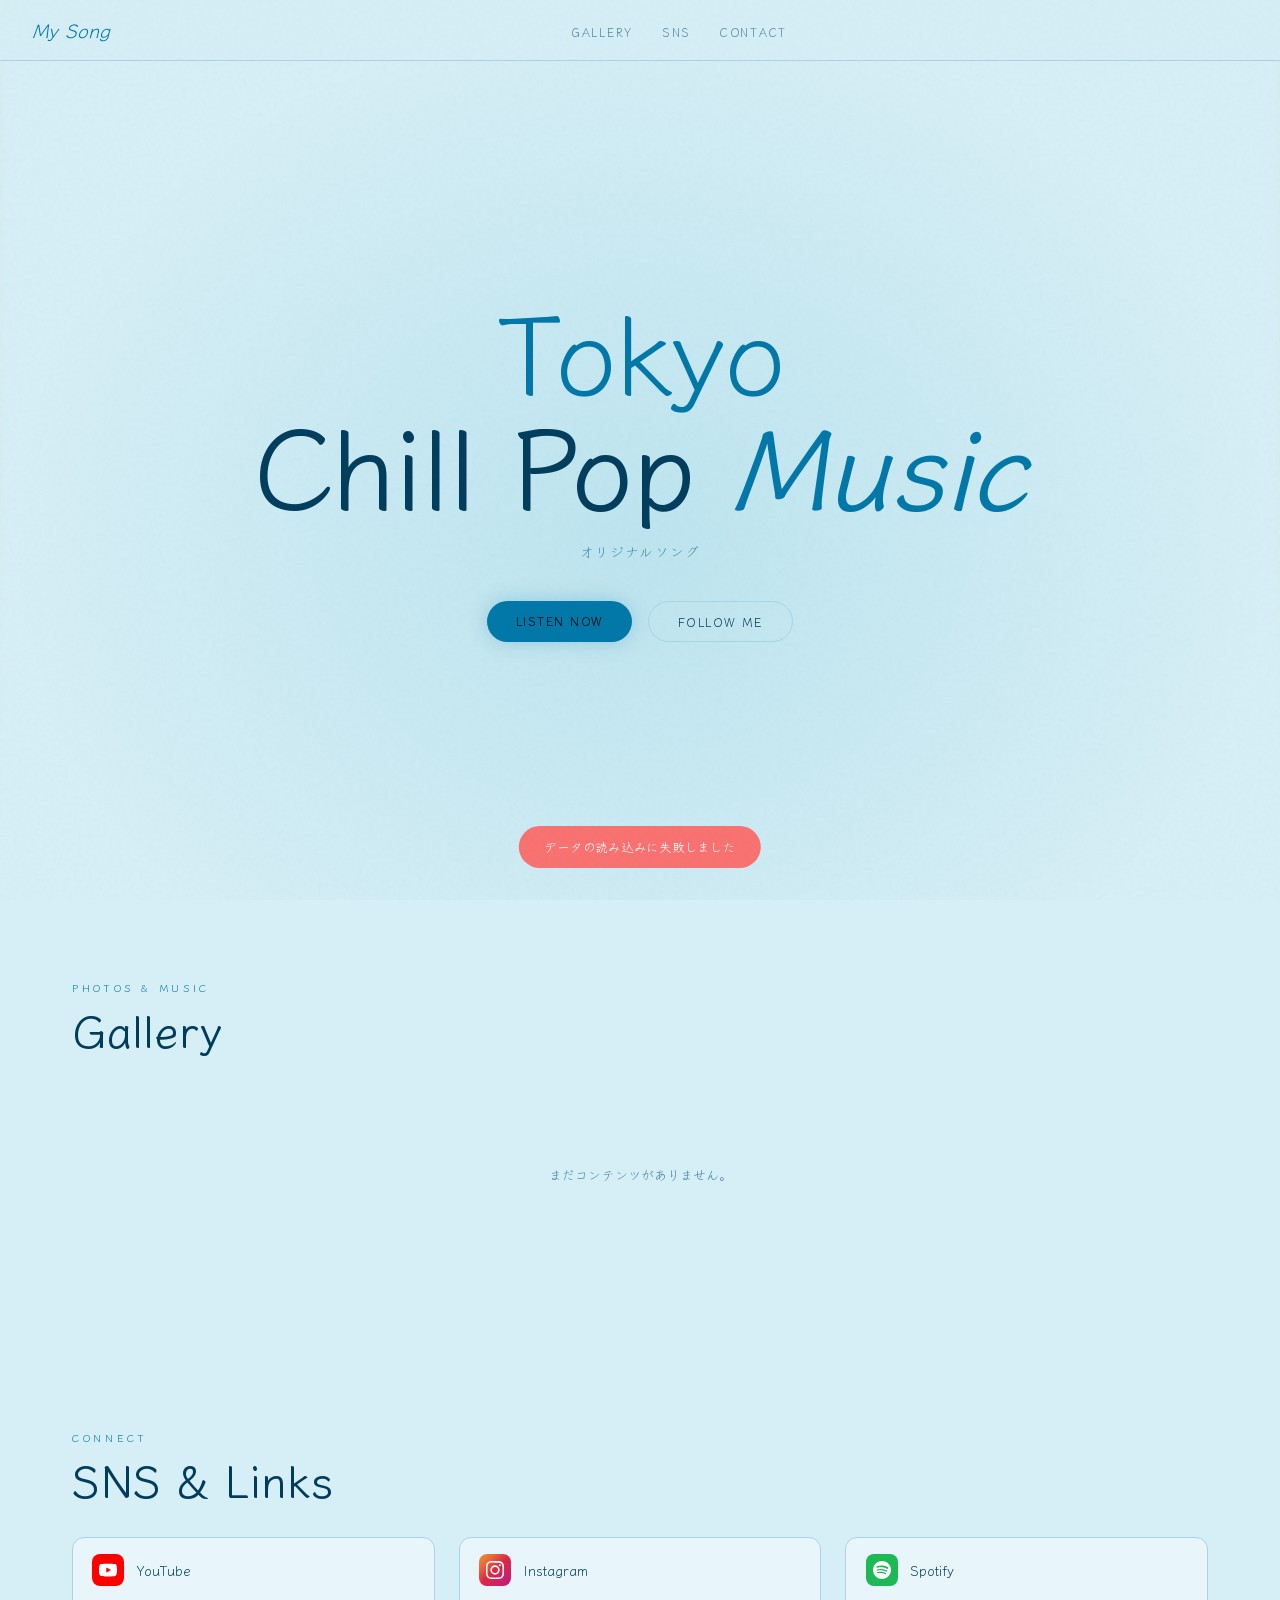
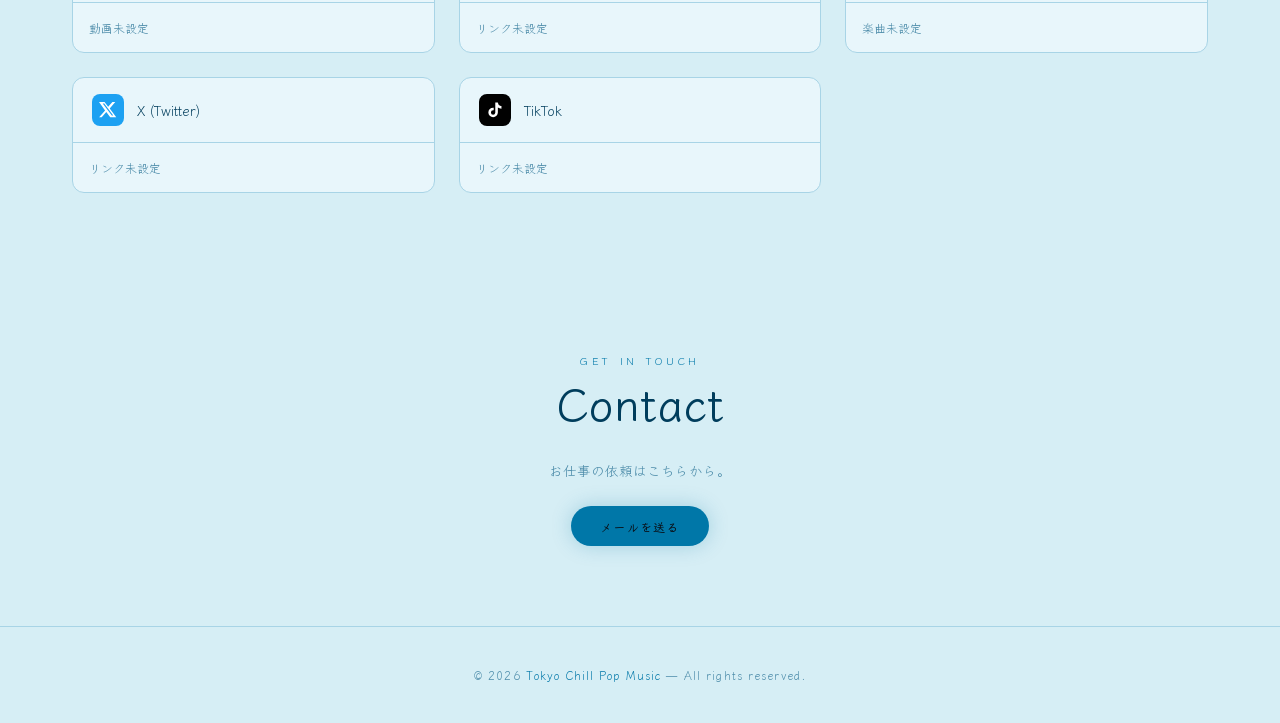
==== commit 6852d43d: "Add files via upload" ====
--- a/index.html
+++ b/index.html
@@ -35,7 +35,7 @@
     </div>
     <p class="hero-label">Tokyo</p>
     <h1>Chill Pop<em> Music</em></h1>
-    <p class="hero-sub">日常に寄り添うオリジナルソング</p>
+    <p class="hero-sub">オリジナルソング</p>
     <div class="hero-cta">
       <a href="#gallery" class="btn btn-primary">Listen Now</a>
       <a href="#social" class="btn btn-ghost">Follow Me</a>
